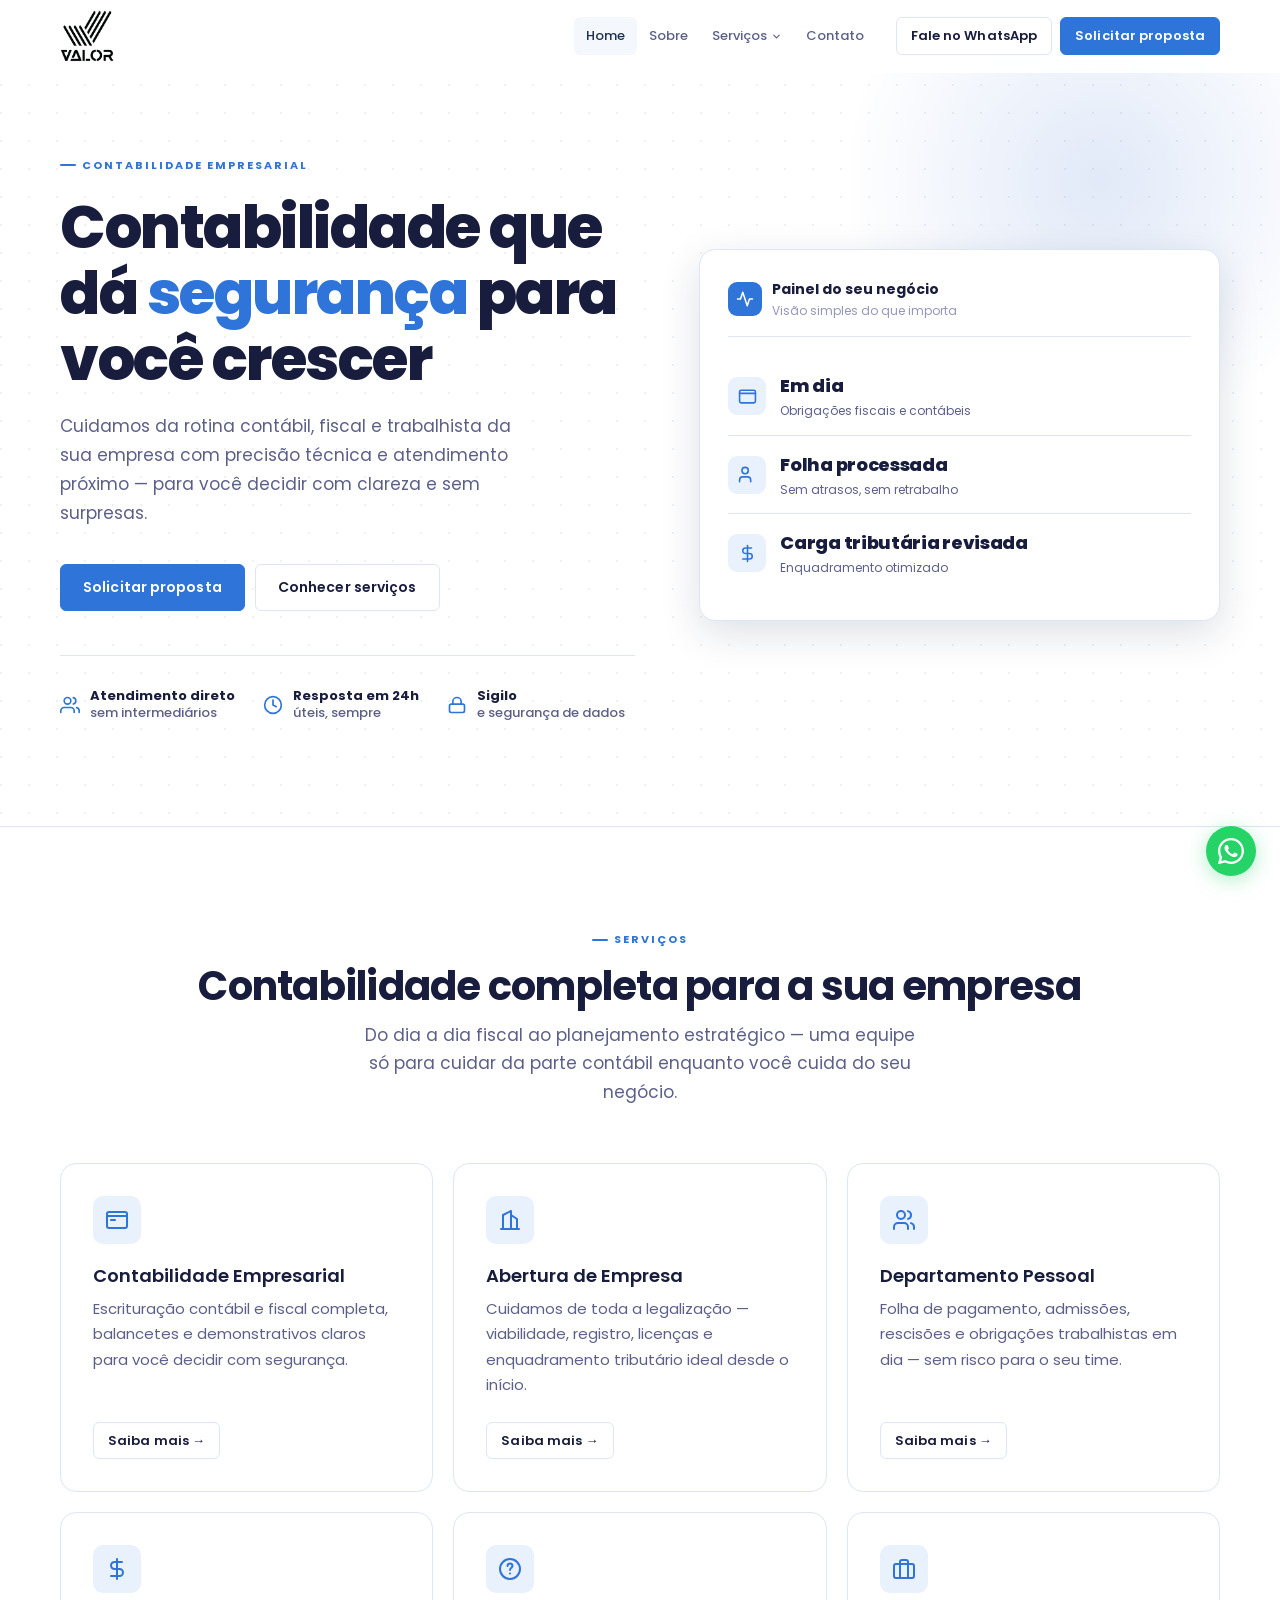
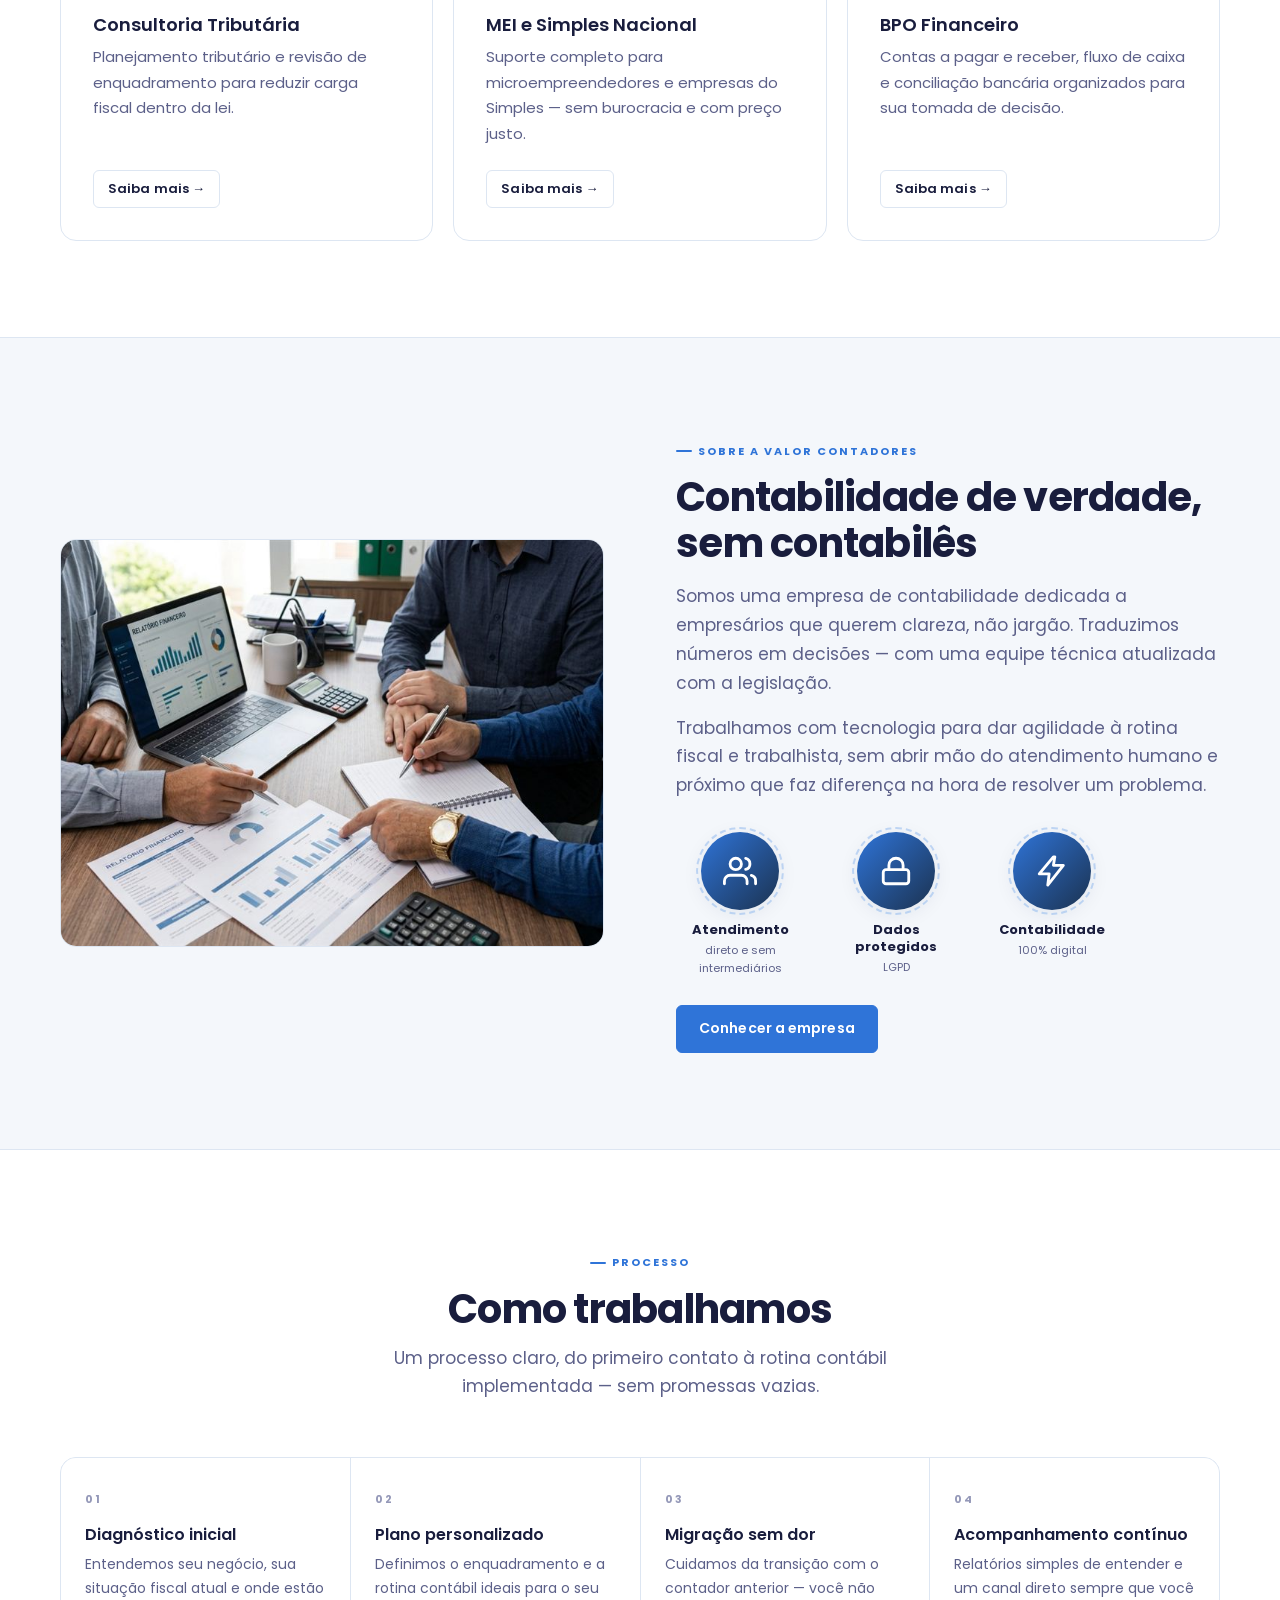
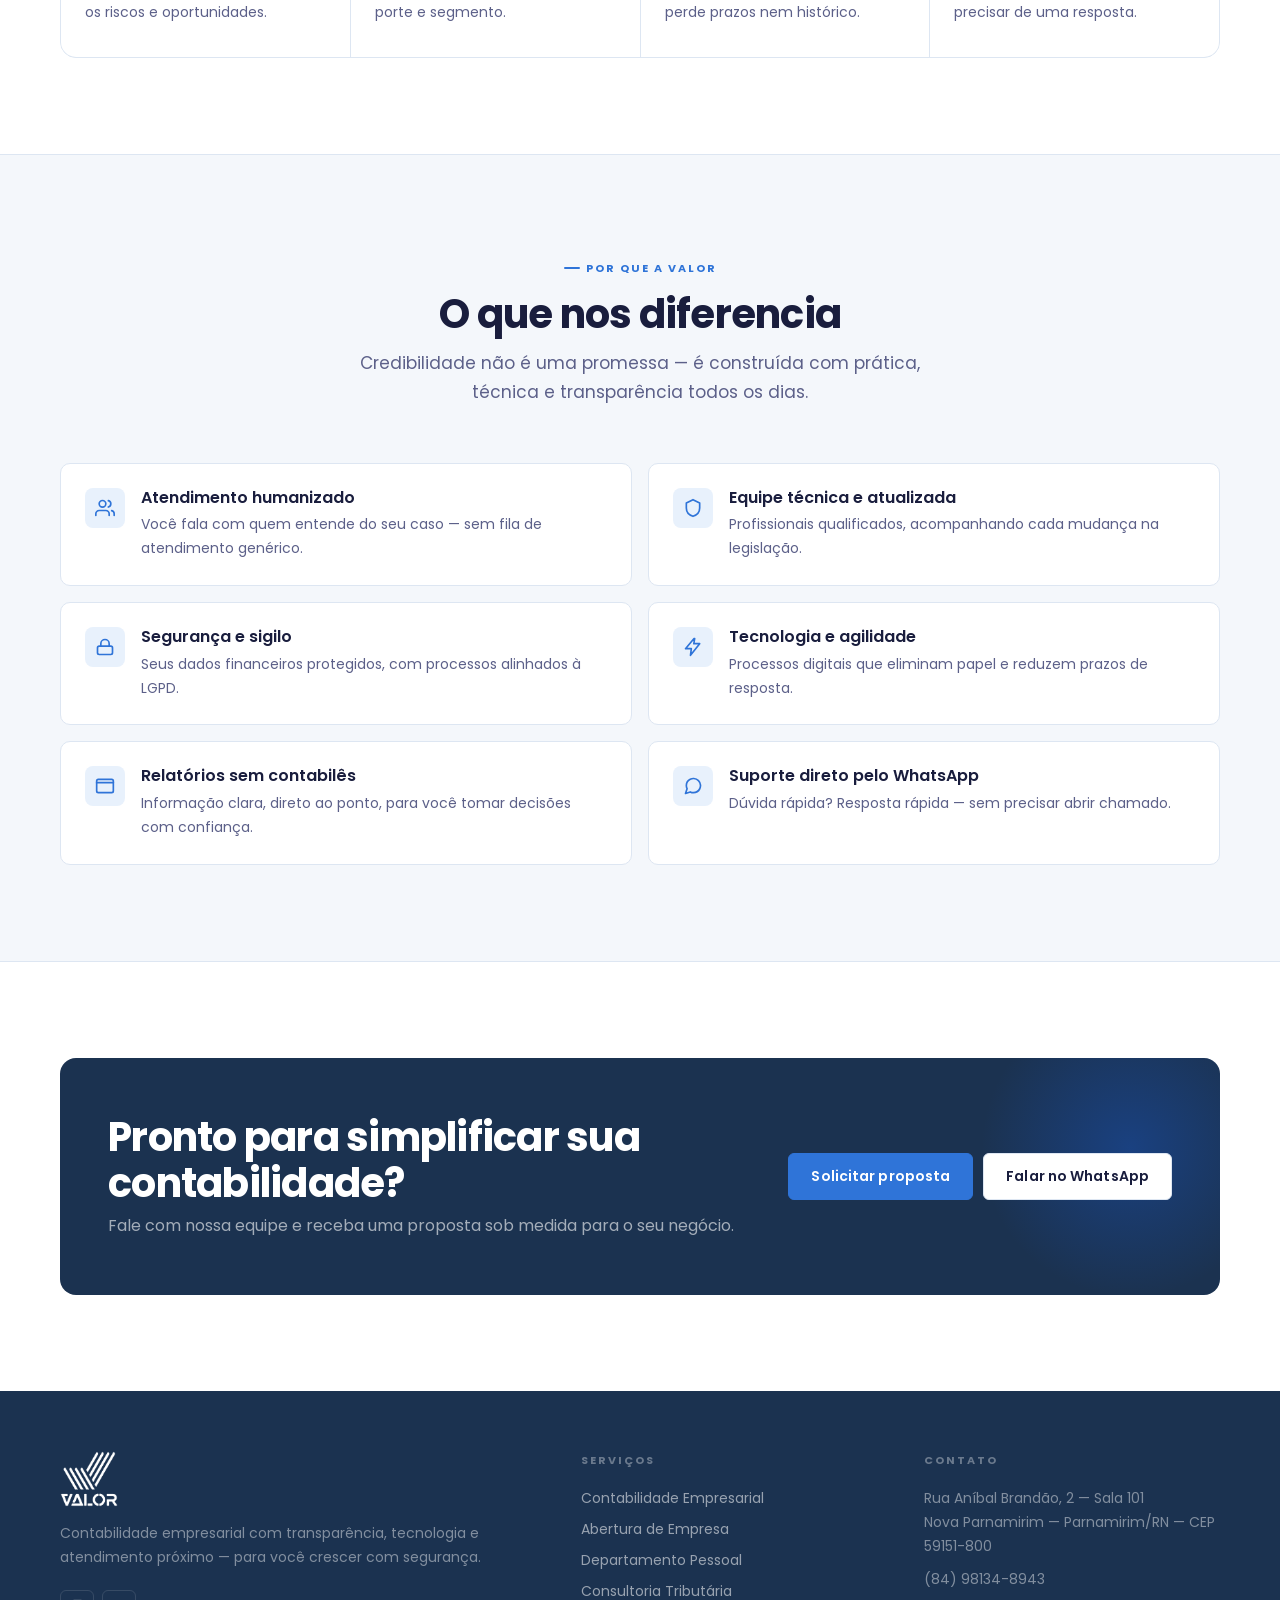
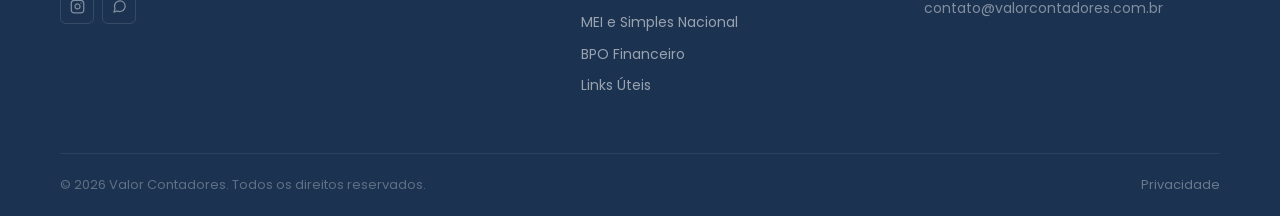
==== index.html @ 73b35025 "Site institucional Valor Contadores Site completo (Home, Sobre, Serviços, Contato) com identidade vi" ====
<!DOCTYPE html>
<html lang="pt-br">
<head>
  <meta charset="utf-8" />
  <link rel="icon" type="image/png" href="favicon.png" />
  <meta name="viewport" content="width=device-width, initial-scale=1" />
  <meta name="description" content="Valor Contadores — contabilidade empresarial com transparência, tecnologia e atendimento próximo. Abertura de empresa, departamento pessoal, consultoria tributária e BPO financeiro." />
  <meta property="og:title" content="Valor Contadores — Contabilidade com credibilidade e proximidade" />
  <meta property="og:description" content="Contabilidade empresarial, abertura de empresa, departamento pessoal e consultoria tributária. Fale com quem entende do seu negócio." />
  <meta property="og:image" content="imagens/logo-valor-contadores-preto.png" />
  <meta property="og:url" content="https://valorcontadores.com.br" />
  <meta property="og:type" content="website" />
  <link rel="canonical" href="https://valorcontadores.com.br" />
  <title>Valor Contadores — Contabilidade Empresarial com Credibilidade</title>

  <link rel="preconnect" href="https://fonts.googleapis.com" />
  <link rel="preconnect" href="https://fonts.gstatic.com" crossorigin />
  <link href="https://fonts.googleapis.com/css2?family=Poppins:wght@300;400;500;600;700;800&display=swap" rel="stylesheet" />
  <link rel="stylesheet" href="Styles/main.css" />
</head>
<body>

<!-- ===== HEADER ===== -->
<header class="header" id="top">
  <div class="container">
    <nav class="nav">
      <a href="index.html" class="nav__logo">
        <img src="imagens/logo-valor-contadores-header.png" alt="Valor Contadores" />
      </a>

      <ul class="nav__menu">
        <li class="nav__item"><a href="index.html" class="nav__link active">Home</a></li>
        <li class="nav__item"><a href="sobre.html" class="nav__link">Sobre</a></li>
        <li class="nav__item">
          <a href="servicos.html" class="nav__link">
            Serviços
            <svg xmlns="http://www.w3.org/2000/svg" viewBox="0 0 24 24" fill="none" stroke="currentColor" stroke-width="2.5" stroke-linecap="round" stroke-linejoin="round"><polyline points="6 9 12 15 18 9"/></svg>
          </a>
          <div class="nav__dropdown">
            <a href="servicos.html#contabilidade-empresarial">
              <svg xmlns="http://www.w3.org/2000/svg" viewBox="0 0 24 24" fill="none" stroke="currentColor" stroke-width="2" stroke-linecap="round" stroke-linejoin="round"><path d="M4 4h16c1.1 0 2 .9 2 2v12c0 1.1-.9 2-2 2H4c-1.1 0-2-.9-2-2V6c0-1.1.9-2 2-2z"/><path d="M2 8h20"/><path d="M6 12h4"/></svg>
              Contabilidade Empresarial
            </a>
            <a href="servicos.html#abertura-de-empresa">
              <svg xmlns="http://www.w3.org/2000/svg" viewBox="0 0 24 24" fill="none" stroke="currentColor" stroke-width="2" stroke-linecap="round" stroke-linejoin="round"><path d="M3 21h18"/><path d="M5 21V7l8-4v18"/><path d="M19 21V11l-6-4"/><path d="M9 9v.01M9 12v.01M9 15v.01M9 18v.01"/></svg>
              Abertura de Empresa
            </a>
            <a href="servicos.html#departamento-pessoal">
              <svg xmlns="http://www.w3.org/2000/svg" viewBox="0 0 24 24" fill="none" stroke="currentColor" stroke-width="2" stroke-linecap="round" stroke-linejoin="round"><path d="M16 21v-2a4 4 0 0 0-4-4H6a4 4 0 0 0-4 4v2"/><circle cx="9" cy="7" r="4"/><path d="M22 21v-2a4 4 0 0 0-3-3.87"/><path d="M16 3.13a4 4 0 0 1 0 7.75"/></svg>
              Departamento Pessoal
            </a>
            <a href="servicos.html#consultoria-tributaria">
              <svg xmlns="http://www.w3.org/2000/svg" viewBox="0 0 24 24" fill="none" stroke="currentColor" stroke-width="2" stroke-linecap="round" stroke-linejoin="round"><path d="M12 2v20"/><path d="M17 5H9.5a3.5 3.5 0 0 0 0 7h5a3.5 3.5 0 0 1 0 7H6"/></svg>
              Consultoria Tributária
            </a>
            <a href="servicos.html#mei-e-simples">
              <svg xmlns="http://www.w3.org/2000/svg" viewBox="0 0 24 24" fill="none" stroke="currentColor" stroke-width="2" stroke-linecap="round" stroke-linejoin="round"><circle cx="12" cy="12" r="10"/><path d="M9.5 9a2.5 2.5 0 0 1 5 0c0 1.5-2.5 2-2.5 4"/><path d="M12 16.5v.01"/></svg>
              MEI e Simples Nacional
            </a>
            <a href="servicos.html#bpo-financeiro">
              <svg xmlns="http://www.w3.org/2000/svg" viewBox="0 0 24 24" fill="none" stroke="currentColor" stroke-width="2" stroke-linecap="round" stroke-linejoin="round"><rect x="2" y="7" width="20" height="14" rx="2"/><path d="M16 21V5a2 2 0 0 0-2-2h-4a2 2 0 0 0-2 2v16"/></svg>
              BPO Financeiro
            </a>
          </div>
        </li>
        <li class="nav__item"><a href="contato.html" class="nav__link">Contato</a></li>
      </ul>

      <div class="nav__actions">
        <a href="https://wa.me/5584981348943" target="_blank" rel="noopener" class="btn btn--secondary btn--sm">Fale no WhatsApp</a>
        <a href="contato.html" class="btn btn--primary btn--sm">Solicitar proposta</a>
      </div>

      <button class="nav__toggle" aria-label="Abrir menu">
        <span></span><span></span><span></span>
      </button>
    </nav>
  </div>

  <nav class="nav__mobile">
    <a href="index.html">Home</a>
    <a href="sobre.html">Sobre</a>
    <div class="mobile-group-label">Serviços</div>
    <div class="mobile-sub">
      <a href="servicos.html#contabilidade-empresarial">Contabilidade Empresarial</a>
      <a href="servicos.html#abertura-de-empresa">Abertura de Empresa</a>
      <a href="servicos.html#departamento-pessoal">Departamento Pessoal</a>
      <a href="servicos.html#consultoria-tributaria">Consultoria Tributária</a>
      <a href="servicos.html#mei-e-simples">MEI e Simples Nacional</a>
      <a href="servicos.html#bpo-financeiro">BPO Financeiro</a>
    </div>
    <a href="contato.html">Contato</a>
    <a href="contato.html" class="mobile-cta">Solicitar proposta</a>
  </nav>
</header>

<!-- ===== HERO ===== -->
<section class="hero">
  <div class="container">
    <div class="hero-grid">

      <div class="hero-text">
        <span class="label">Contabilidade Empresarial</span>
        <h1>Contabilidade que dá <em>segurança</em> para você crescer</h1>
        <p>Cuidamos da rotina contábil, fiscal e trabalhista da sua empresa com precisão técnica e atendimento próximo — para você decidir com clareza e sem surpresas.</p>
        <div class="hero-actions">
          <a href="contato.html" class="btn btn--primary">Solicitar proposta</a>
          <a href="servicos.html" class="btn btn--secondary">Conhecer serviços</a>
        </div>
        <div class="hero-trust">
          <div class="hero-trust-item">
            <svg xmlns="http://www.w3.org/2000/svg" viewBox="0 0 24 24" fill="none" stroke="currentColor" stroke-width="2" stroke-linecap="round" stroke-linejoin="round"><path d="M17 21v-2a4 4 0 0 0-4-4H5a4 4 0 0 0-4 4v2"/><circle cx="9" cy="7" r="4"/><path d="M23 21v-2a4 4 0 0 0-3-3.87"/><path d="M16 3.13a4 4 0 0 1 0 7.75"/></svg>
            <span><strong>Atendimento direto</strong>sem intermediários</span>
          </div>
          <div class="hero-trust-item">
            <svg xmlns="http://www.w3.org/2000/svg" viewBox="0 0 24 24" fill="none" stroke="currentColor" stroke-width="2" stroke-linecap="round" stroke-linejoin="round"><circle cx="12" cy="12" r="10"/><path d="M12 6v6l4 2"/></svg>
            <span><strong>Resposta em 24h</strong>úteis, sempre</span>
          </div>
          <div class="hero-trust-item">
            <svg xmlns="http://www.w3.org/2000/svg" viewBox="0 0 24 24" fill="none" stroke="currentColor" stroke-width="2" stroke-linecap="round" stroke-linejoin="round"><rect x="3" y="11" width="18" height="10" rx="2"/><path d="M7 11V8a5 5 0 0 1 10 0v3"/></svg>
            <span><strong>Sigilo</strong>e segurança de dados</span>
          </div>
        </div>
      </div>

      <div class="hero-visual">
        <div class="hero-card">
          <div class="hero-card__header">
            <div class="hero-card__icon">
              <svg xmlns="http://www.w3.org/2000/svg" viewBox="0 0 24 24" fill="none" stroke="currentColor" stroke-width="2" stroke-linecap="round" stroke-linejoin="round"><path d="M22 12h-4l-3 9L9 3l-3 9H2"/></svg>
            </div>
            <div>
              <div class="hero-card__title">Painel do seu negócio</div>
              <div class="hero-card__sub">Visão simples do que importa</div>
            </div>
          </div>

          <div class="hero-metric">
            <div class="hero-metric__icon">
              <svg xmlns="http://www.w3.org/2000/svg" viewBox="0 0 24 24" fill="none" stroke="currentColor" stroke-width="2" stroke-linecap="round" stroke-linejoin="round"><path d="M4 4h16c1.1 0 2 .9 2 2v12c0 1.1-.9 2-2 2H4c-1.1 0-2-.9-2-2V6c0-1.1.9-2 2-2z"/><path d="M2 8h20"/></svg>
            </div>
            <div>
              <div class="hero-metric__value">Em dia</div>
              <div class="hero-metric__label">Obrigações fiscais e contábeis</div>
            </div>
          </div>

          <div class="hero-metric">
            <div class="hero-metric__icon">
              <svg xmlns="http://www.w3.org/2000/svg" viewBox="0 0 24 24" fill="none" stroke="currentColor" stroke-width="2" stroke-linecap="round" stroke-linejoin="round"><path d="M16 21v-2a4 4 0 0 0-4-4H6a4 4 0 0 0-4 4v2"/><circle cx="9" cy="7" r="4"/></svg>
            </div>
            <div>
              <div class="hero-metric__value">Folha processada</div>
              <div class="hero-metric__label">Sem atrasos, sem retrabalho</div>
            </div>
          </div>

          <div class="hero-metric">
            <div class="hero-metric__icon">
              <svg xmlns="http://www.w3.org/2000/svg" viewBox="0 0 24 24" fill="none" stroke="currentColor" stroke-width="2" stroke-linecap="round" stroke-linejoin="round"><path d="M12 2v20"/><path d="M17 5H9.5a3.5 3.5 0 0 0 0 7h5a3.5 3.5 0 0 1 0 7H6"/></svg>
            </div>
            <div>
              <div class="hero-metric__value">Carga tributária revisada</div>
              <div class="hero-metric__label">Enquadramento otimizado</div>
            </div>
          </div>
        </div>

      </div>

    </div>
  </div>
</section>

<hr class="divider" />

<!-- ===== SERVIÇOS ===== -->
<section class="section" id="solucoes">
  <div class="container">
    <div class="section__header section__header--center reveal">
      <span class="label">Serviços</span>
      <h2>Contabilidade completa para a sua empresa</h2>
      <p>Do dia a dia fiscal ao planejamento estratégico — uma equipe só para cuidar da parte contábil enquanto você cuida do seu negócio.</p>
    </div>

    <div class="services-grid">
      <div class="service-card reveal">
        <div class="service-card__icon">
          <svg xmlns="http://www.w3.org/2000/svg" viewBox="0 0 24 24" fill="none" stroke="currentColor" stroke-width="2" stroke-linecap="round" stroke-linejoin="round"><path d="M4 4h16c1.1 0 2 .9 2 2v12c0 1.1-.9 2-2 2H4c-1.1 0-2-.9-2-2V6c0-1.1.9-2 2-2z"/><path d="M2 8h20"/><path d="M6 12h4"/></svg>
        </div>
        <h3>Contabilidade Empresarial</h3>
        <p>Escrituração contábil e fiscal completa, balancetes e demonstrativos claros para você decidir com segurança.</p>
        <a href="servicos.html#contabilidade-empresarial" class="btn btn--secondary btn--sm">Saiba mais →</a>
      </div>

      <div class="service-card reveal">
        <div class="service-card__icon">
          <svg xmlns="http://www.w3.org/2000/svg" viewBox="0 0 24 24" fill="none" stroke="currentColor" stroke-width="2" stroke-linecap="round" stroke-linejoin="round"><path d="M3 21h18"/><path d="M5 21V7l8-4v18"/><path d="M19 21V11l-6-4"/></svg>
        </div>
        <h3>Abertura de Empresa</h3>
        <p>Cuidamos de toda a legalização — viabilidade, registro, licenças e enquadramento tributário ideal desde o início.</p>
        <a href="servicos.html#abertura-de-empresa" class="btn btn--secondary btn--sm">Saiba mais →</a>
      </div>

      <div class="service-card reveal">
        <div class="service-card__icon">
          <svg xmlns="http://www.w3.org/2000/svg" viewBox="0 0 24 24" fill="none" stroke="currentColor" stroke-width="2" stroke-linecap="round" stroke-linejoin="round"><path d="M16 21v-2a4 4 0 0 0-4-4H6a4 4 0 0 0-4 4v2"/><circle cx="9" cy="7" r="4"/><path d="M22 21v-2a4 4 0 0 0-3-3.87"/><path d="M16 3.13a4 4 0 0 1 0 7.75"/></svg>
        </div>
        <h3>Departamento Pessoal</h3>
        <p>Folha de pagamento, admissões, rescisões e obrigações trabalhistas em dia — sem risco para o seu time.</p>
        <a href="servicos.html#departamento-pessoal" class="btn btn--secondary btn--sm">Saiba mais →</a>
      </div>

      <div class="service-card reveal">
        <div class="service-card__icon">
          <svg xmlns="http://www.w3.org/2000/svg" viewBox="0 0 24 24" fill="none" stroke="currentColor" stroke-width="2" stroke-linecap="round" stroke-linejoin="round"><path d="M12 2v20"/><path d="M17 5H9.5a3.5 3.5 0 0 0 0 7h5a3.5 3.5 0 0 1 0 7H6"/></svg>
        </div>
        <h3>Consultoria Tributária</h3>
        <p>Planejamento tributário e revisão de enquadramento para reduzir carga fiscal dentro da lei.</p>
        <a href="servicos.html#consultoria-tributaria" class="btn btn--secondary btn--sm">Saiba mais →</a>
      </div>

      <div class="service-card reveal">
        <div class="service-card__icon">
          <svg xmlns="http://www.w3.org/2000/svg" viewBox="0 0 24 24" fill="none" stroke="currentColor" stroke-width="2" stroke-linecap="round" stroke-linejoin="round"><circle cx="12" cy="12" r="10"/><path d="M9.5 9a2.5 2.5 0 0 1 5 0c0 1.5-2.5 2-2.5 4"/><path d="M12 16.5v.01"/></svg>
        </div>
        <h3>MEI e Simples Nacional</h3>
        <p>Suporte completo para microempreendedores e empresas do Simples — sem burocracia e com preço justo.</p>
        <a href="servicos.html#mei-e-simples" class="btn btn--secondary btn--sm">Saiba mais →</a>
      </div>

      <div class="service-card reveal">
        <div class="service-card__icon">
          <svg xmlns="http://www.w3.org/2000/svg" viewBox="0 0 24 24" fill="none" stroke="currentColor" stroke-width="2" stroke-linecap="round" stroke-linejoin="round"><rect x="2" y="7" width="20" height="14" rx="2"/><path d="M16 21V5a2 2 0 0 0-2-2h-4a2 2 0 0 0-2 2v16"/></svg>
        </div>
        <h3>BPO Financeiro</h3>
        <p>Contas a pagar e receber, fluxo de caixa e conciliação bancária organizados para sua tomada de decisão.</p>
        <a href="servicos.html#bpo-financeiro" class="btn btn--secondary btn--sm">Saiba mais →</a>
      </div>
    </div>
  </div>
</section>

<hr class="divider" />

<!-- ===== SOBRE (resumo) ===== -->
<section class="section section--subtle" id="sobre">
  <div class="container">
    <div class="about-grid">
      <div class="about-visual reveal">
        <img src="imagens/foto-equipe.jpg" alt="Equipe Valor Contadores analisando relatório financeiro" />
      </div>
      <div class="about-text reveal">
        <span class="label">Sobre a Valor Contadores</span>
        <h2>Contabilidade de verdade, sem contabilês</h2>
        <p>Somos uma empresa de contabilidade dedicada a empresários que querem clareza, não jargão. Traduzimos números em decisões — com uma equipe técnica atualizada com a legislação.</p>
        <p>Trabalhamos com tecnologia para dar agilidade à rotina fiscal e trabalhista, sem abrir mão do atendimento humano e próximo que faz diferença na hora de resolver um problema.</p>

        <div class="trust-badges">
          <div class="trust-badge">
            <div class="trust-badge__icon">
              <svg xmlns="http://www.w3.org/2000/svg" viewBox="0 0 24 24" fill="none" stroke="currentColor" stroke-width="2" stroke-linecap="round" stroke-linejoin="round"><path d="M17 21v-2a4 4 0 0 0-4-4H5a4 4 0 0 0-4 4v2"/><circle cx="9" cy="7" r="4"/><path d="M23 21v-2a4 4 0 0 0-3-3.87"/><path d="M16 3.13a4 4 0 0 1 0 7.75"/></svg>
            </div>
            <div class="trust-badge__label">Atendimento</div>
            <div class="trust-badge__sub">direto e sem intermediários</div>
          </div>
          <div class="trust-badge">
            <div class="trust-badge__icon">
              <svg xmlns="http://www.w3.org/2000/svg" viewBox="0 0 24 24" fill="none" stroke="currentColor" stroke-width="2" stroke-linecap="round" stroke-linejoin="round"><rect x="3" y="11" width="18" height="10" rx="2"/><path d="M7 11V8a5 5 0 0 1 10 0v3"/></svg>
            </div>
            <div class="trust-badge__label">Dados protegidos</div>
            <div class="trust-badge__sub">LGPD</div>
          </div>
          <div class="trust-badge">
            <div class="trust-badge__icon">
              <svg xmlns="http://www.w3.org/2000/svg" viewBox="0 0 24 24" fill="none" stroke="currentColor" stroke-width="2" stroke-linecap="round" stroke-linejoin="round"><path d="M13 2L3 14h7l-1 8 11-14h-7l1-6z"/></svg>
            </div>
            <div class="trust-badge__label">Contabilidade</div>
            <div class="trust-badge__sub">100% digital</div>
          </div>
        </div>

        <a href="sobre.html" class="btn btn--primary" style="margin-top:28px">Conhecer a empresa</a>
      </div>
    </div>
  </div>
</section>

<hr class="divider" />

<!-- ===== COMO TRABALHAMOS ===== -->
<section class="section">
  <div class="container">
    <div class="section__header section__header--center reveal">
      <span class="label">Processo</span>
      <h2>Como trabalhamos</h2>
      <p>Um processo claro, do primeiro contato à rotina contábil implementada — sem promessas vazias.</p>
    </div>

    <div class="process-grid reveal">
      <div class="process-step">
        <div class="process-step__num">01</div>
        <h3>Diagnóstico inicial</h3>
        <p>Entendemos seu negócio, sua situação fiscal atual e onde estão os riscos e oportunidades.</p>
      </div>
      <div class="process-step">
        <div class="process-step__num">02</div>
        <h3>Plano personalizado</h3>
        <p>Definimos o enquadramento e a rotina contábil ideais para o seu porte e segmento.</p>
      </div>
      <div class="process-step">
        <div class="process-step__num">03</div>
        <h3>Migração sem dor</h3>
        <p>Cuidamos da transição com o contador anterior — você não perde prazos nem histórico.</p>
      </div>
      <div class="process-step">
        <div class="process-step__num">04</div>
        <h3>Acompanhamento contínuo</h3>
        <p>Relatórios simples de entender e um canal direto sempre que você precisar de uma resposta.</p>
      </div>
    </div>
  </div>
</section>

<hr class="divider" />

<!-- ===== DIFERENCIAIS ===== -->
<section class="section section--subtle">
  <div class="container">
    <div class="section__header section__header--center reveal">
      <span class="label">Por que a Valor</span>
      <h2>O que nos diferencia</h2>
      <p>Credibilidade não é uma promessa — é construída com prática, técnica e transparência todos os dias.</p>
    </div>

    <div class="features-grid reveal">
      <div class="feature-card">
        <div class="feature-card__icon">
          <svg xmlns="http://www.w3.org/2000/svg" viewBox="0 0 24 24" fill="none" stroke="currentColor" stroke-width="2" stroke-linecap="round" stroke-linejoin="round"><path d="M17 21v-2a4 4 0 0 0-4-4H5a4 4 0 0 0-4 4v2"/><circle cx="9" cy="7" r="4"/><path d="M23 21v-2a4 4 0 0 0-3-3.87"/><path d="M16 3.13a4 4 0 0 1 0 7.75"/></svg>
        </div>
        <div>
          <h3>Atendimento humanizado</h3>
          <p>Você fala com quem entende do seu caso — sem fila de atendimento genérico.</p>
        </div>
      </div>
      <div class="feature-card">
        <div class="feature-card__icon">
          <svg xmlns="http://www.w3.org/2000/svg" viewBox="0 0 24 24" fill="none" stroke="currentColor" stroke-width="2" stroke-linecap="round" stroke-linejoin="round"><path d="M12 2l8 4v6c0 5-3.5 8.5-8 10-4.5-1.5-8-5-8-10V6l8-4z"/></svg>
        </div>
        <div>
          <h3>Equipe técnica e atualizada</h3>
          <p>Profissionais qualificados, acompanhando cada mudança na legislação.</p>
        </div>
      </div>
      <div class="feature-card">
        <div class="feature-card__icon">
          <svg xmlns="http://www.w3.org/2000/svg" viewBox="0 0 24 24" fill="none" stroke="currentColor" stroke-width="2" stroke-linecap="round" stroke-linejoin="round"><rect x="3" y="11" width="18" height="10" rx="2"/><path d="M7 11V8a5 5 0 0 1 10 0v3"/></svg>
        </div>
        <div>
          <h3>Segurança e sigilo</h3>
          <p>Seus dados financeiros protegidos, com processos alinhados à LGPD.</p>
        </div>
      </div>
      <div class="feature-card">
        <div class="feature-card__icon">
          <svg xmlns="http://www.w3.org/2000/svg" viewBox="0 0 24 24" fill="none" stroke="currentColor" stroke-width="2" stroke-linecap="round" stroke-linejoin="round"><path d="M13 2L3 14h7l-1 8 11-14h-7l1-6z"/></svg>
        </div>
        <div>
          <h3>Tecnologia e agilidade</h3>
          <p>Processos digitais que eliminam papel e reduzem prazos de resposta.</p>
        </div>
      </div>
      <div class="feature-card">
        <div class="feature-card__icon">
          <svg xmlns="http://www.w3.org/2000/svg" viewBox="0 0 24 24" fill="none" stroke="currentColor" stroke-width="2" stroke-linecap="round" stroke-linejoin="round"><path d="M4 4h16c1.1 0 2 .9 2 2v12c0 1.1-.9 2-2 2H4c-1.1 0-2-.9-2-2V6c0-1.1.9-2 2-2z"/><path d="M2 8h20"/></svg>
        </div>
        <div>
          <h3>Relatórios sem contabilês</h3>
          <p>Informação clara, direto ao ponto, para você tomar decisões com confiança.</p>
        </div>
      </div>
      <div class="feature-card">
        <div class="feature-card__icon">
          <svg xmlns="http://www.w3.org/2000/svg" viewBox="0 0 24 24" fill="none" stroke="currentColor" stroke-width="2" stroke-linecap="round" stroke-linejoin="round"><path d="M21 11.5a8.38 8.38 0 0 1-.9 3.8 8.5 8.5 0 0 1-7.6 4.7 8.38 8.38 0 0 1-3.8-.9L3 21l1.9-5.7a8.38 8.38 0 0 1-.9-3.8 8.5 8.5 0 0 1 4.7-7.6 8.38 8.38 0 0 1 3.8-.9h.5a8.48 8.48 0 0 1 8 8v.5z"/></svg>
        </div>
        <div>
          <h3>Suporte direto pelo WhatsApp</h3>
          <p>Dúvida rápida? Resposta rápida — sem precisar abrir chamado.</p>
        </div>
      </div>
    </div>
  </div>
</section>

<hr class="divider" />

<!-- ===== CTA ===== -->
<section class="section">
  <div class="container">
    <div class="cta-section reveal">
      <div>
        <h2>Pronto para simplificar sua contabilidade?</h2>
        <p>Fale com nossa equipe e receba uma proposta sob medida para o seu negócio.</p>
      </div>
      <div class="actions">
        <a href="contato.html" class="btn btn--primary">Solicitar proposta</a>
        <a href="https://wa.me/5584981348943" target="_blank" rel="noopener" class="btn btn--secondary">Falar no WhatsApp</a>
      </div>
    </div>
  </div>
</section>

<!-- ===== FOOTER ===== -->
<footer class="footer">
  <div class="container">
    <div class="footer-grid">
      <div class="footer-about">
        <div class="footer-logo">
          <img src="imagens/logo-valor-contadores-footer.png" alt="Valor Contadores" />
        </div>
        <p>Contabilidade empresarial com transparência, tecnologia e atendimento próximo — para você crescer com segurança.</p>
        <div class="footer-social">
          <a href="https://instagram.com/valor.contadores" target="_blank" rel="noopener" aria-label="Instagram">
            <svg xmlns="http://www.w3.org/2000/svg" viewBox="0 0 24 24" fill="none" stroke="currentColor" stroke-width="2" stroke-linecap="round" stroke-linejoin="round"><rect x="2" y="2" width="20" height="20" rx="5"/><path d="M16 11.37A4 4 0 1 1 12.63 8 4 4 0 0 1 16 11.37z"/><line x1="17.5" y1="6.5" x2="17.51" y2="6.5"/></svg>
          </a>
          <a href="https://wa.me/5584981348943" target="_blank" rel="noopener" aria-label="WhatsApp">
            <svg xmlns="http://www.w3.org/2000/svg" viewBox="0 0 24 24" fill="none" stroke="currentColor" stroke-width="2" stroke-linecap="round" stroke-linejoin="round"><path d="M21 11.5a8.38 8.38 0 0 1-.9 3.8 8.5 8.5 0 0 1-7.6 4.7 8.38 8.38 0 0 1-3.8-.9L3 21l1.9-5.7a8.38 8.38 0 0 1-.9-3.8 8.5 8.5 0 0 1 4.7-7.6 8.38 8.38 0 0 1 3.8-.9h.5a8.48 8.48 0 0 1 8 8v.5z"/></svg>
          </a>
        </div>
      </div>

      <div class="footer-col">
        <h4>Serviços</h4>
        <ul>
          <li><a href="servicos.html#contabilidade-empresarial">Contabilidade Empresarial</a></li>
          <li><a href="servicos.html#abertura-de-empresa">Abertura de Empresa</a></li>
          <li><a href="servicos.html#departamento-pessoal">Departamento Pessoal</a></li>
          <li><a href="servicos.html#consultoria-tributaria">Consultoria Tributária</a></li>
          <li><a href="servicos.html#mei-e-simples">MEI e Simples Nacional</a></li>
          <li><a href="servicos.html#bpo-financeiro">BPO Financeiro</a></li>
          <li><a href="servicos.html#links-uteis">Links Úteis</a></li>
        </ul>
      </div>

      <div class="footer-col">
        <h4>Contato</h4>
        <address>
          <p>Rua Aníbal Brandão, 2 — Sala 101<br>Nova Parnamirim — Parnamirim/RN — CEP 59151-800</p>
          <p style="margin-top:10px"><a href="tel:+5584981348943">(84) 98134-8943</a></p>
          <p><a href="mailto:contato@valorcontadores.com.br">contato@valorcontadores.com.br</a></p>
        </address>
      </div>
    </div>

    <div class="footer-bottom">
      <p>&copy; <span id="year"></span> Valor Contadores. Todos os direitos reservados.</p>
      <a href="contato.html">Privacidade</a>
    </div>
  </div>
</footer>

<!-- WhatsApp float -->
<a href="https://wa.me/5584981348943" class="whatsapp-float" target="_blank" rel="noopener" aria-label="WhatsApp">
  <svg xmlns="http://www.w3.org/2000/svg" viewBox="0 0 24 24" fill="currentColor"><path d="M17.472 14.382c-.297-.149-1.758-.867-2.03-.967-.273-.099-.471-.148-.67.15-.197.297-.767.966-.94 1.164-.173.199-.347.223-.644.075-.297-.15-1.255-.463-2.39-1.475-.883-.788-1.48-1.761-1.653-2.059-.173-.297-.018-.458.13-.606.134-.133.298-.347.446-.52.149-.174.198-.298.298-.497.099-.198.05-.371-.025-.52-.075-.149-.669-1.612-.916-2.207-.242-.579-.487-.5-.669-.51-.173-.008-.371-.01-.57-.01-.198 0-.52.074-.792.372-.272.297-1.04 1.016-1.04 2.479 0 1.462 1.065 2.875 1.213 3.074.149.198 2.096 3.2 5.077 4.487.709.306 1.262.489 1.694.625.712.227 1.36.195 1.871.118.571-.085 1.758-.719 2.006-1.413.248-.694.248-1.289.173-1.413-.074-.124-.272-.198-.57-.347z"/><path d="M12 0C5.373 0 0 5.373 0 12c0 2.124.558 4.118 1.532 5.845L.057 23.492a.5.5 0 0 0 .614.636l5.796-1.52A11.938 11.938 0 0 0 12 24c6.627 0 12-5.373 12-12S18.627 0 12 0zm0 21.882a9.871 9.871 0 0 1-5.031-1.374l-.36-.214-3.742.981.999-3.648-.235-.374A9.87 9.87 0 0 1 2.118 12C2.118 6.533 6.533 2.118 12 2.118c5.467 0 9.882 4.415 9.882 9.882 0 5.467-4.415 9.882-9.882 9.882z"/></svg>
</a>

<script src="Scripts/main.js" defer></script>
<script>document.getElementById('year').textContent = new Date().getFullYear();</script>
</body>
</html>
---- Styles/main.css ----
/* =========================================================
   Valor Contadores — main.css  (blue & white, credibility-first)
   ========================================================= */

/* --- Reset & Custom Properties --- */
*, *::before, *::after { box-sizing: border-box; margin: 0; padding: 0; }

:root {
  --bg:            #ffffff;
  --bg-subtle:     #f4f7fb;
  --bg-accent:     #e8f1fc;
  --border:        #dde6f2;
  --border-strong: #b8cce6;

  --text:          #191d3d;
  --text-muted:    #5c6089;
  --text-light:    #9498b8;

  --navy:          #1b3250;   /* navy da marca, ajustado de matiz p/ não ler como roxo em áreas grandes */
  --navy-dark:     #132335;

  --accent:        #2f74d8;
  --accent-dark:   #1e5bb8;
  --accent-light:  #9cc0f0;

  --gold:          #c9a227;

  --font: 'Poppins', sans-serif;
  --radius-sm: 6px;
  --radius:    10px;
  --radius-lg: 16px;

  --shadow-sm: 0 1px 4px rgba(10,38,71,.06);
  --shadow:    0 4px 20px rgba(10,38,71,.08);
  --shadow-lg: 0 12px 40px rgba(10,38,71,.14);

  --transition: .2s ease;
  --ease-out:   cubic-bezier(0.16, 1, 0.3, 1);
}

html { scroll-behavior: smooth; font-size: 16px; }

body {
  font-family: var(--font);
  color: var(--text);
  background: var(--bg);
  line-height: 1.65;
  -webkit-font-smoothing: antialiased;
}

img { max-width: 100%; display: block; }
a   { color: inherit; text-decoration: none; }
ul  { list-style: none; }
button { cursor: pointer; border: none; background: none; font-family: var(--font); }

/* --- Typography --- */
h1 {
  font-size: clamp(2.25rem, 5.5vw, 3.75rem);
  font-weight: 800;
  line-height: 1.1;
  letter-spacing: -1.5px;
  color: var(--text);
}
h2 {
  font-size: clamp(1.75rem, 3.5vw, 2.5rem);
  font-weight: 700;
  line-height: 1.15;
  letter-spacing: -0.75px;
  color: var(--text);
}
h3 { font-size: 1.125rem; font-weight: 600; line-height: 1.3; color: var(--text); }
h4 { font-size: .875rem; font-weight: 700; color: var(--text); }
p  { color: var(--text-muted); line-height: 1.7; }

/* --- Layout --- */
.container {
  width: min(1160px, 100% - 3rem);
  margin-inline: auto;
}

.section { padding: 96px 0; }
.section--subtle { background: var(--bg-subtle); }
.section--accent { background: var(--bg-accent); }
.section--navy   { background: var(--navy); }
.section--border-top { border-top: 1px solid var(--border); }

.section__header { margin-bottom: 56px; }
.section__header--center { text-align: center; }
.section__header--center p { max-width: 560px; margin-inline: auto; }
.section__header h2 { margin-bottom: 12px; }
.section__header p  { font-size: 1.0625rem; }

.label {
  display: inline-flex;
  align-items: center;
  gap: 6px;
  font-size: .6875rem;
  font-weight: 700;
  letter-spacing: 2px;
  text-transform: uppercase;
  color: var(--accent);
  margin-bottom: 14px;
}
.label::before {
  content: '';
  display: block;
  width: 16px;
  height: 2px;
  background: var(--accent);
  border-radius: 2px;
}
.section--navy .label { color: var(--accent-light); }
.section--navy .label::before { background: var(--accent-light); }

.divider {
  height: 1px;
  background: var(--border);
  border: none;
  margin: 0;
}

/* --- Buttons --- */
.btn {
  display: inline-flex;
  align-items: center;
  gap: 8px;
  padding: 11px 22px;
  border-radius: var(--radius-sm);
  font-size: .875rem;
  font-weight: 600;
  transition: var(--transition);
  white-space: nowrap;
  cursor: pointer;
  letter-spacing: .1px;
}
.btn svg { width: 16px; height: 16px; flex-shrink: 0; }

.btn--primary {
  background: var(--accent);
  color: #fff;
  border: 1.5px solid var(--accent);
}
.btn--primary:hover {
  background: var(--accent-dark);
  border-color: var(--accent-dark);
}

.btn--secondary {
  background: var(--bg);
  color: var(--text);
  border: 1.5px solid var(--border);
}
.btn--secondary:hover {
  border-color: var(--accent);
  color: var(--accent);
}

.btn--ghost {
  background: transparent;
  color: var(--text-muted);
  border: 1.5px solid transparent;
  padding: 11px 8px;
}
.btn--ghost:hover { color: var(--text); }

.btn--sm { padding: 7px 14px; font-size: .8125rem; }

/* navy section variants */
.section--navy .btn--primary { background: #fff; color: var(--navy); border-color: #fff; }
.section--navy .btn--primary:hover { background: var(--bg-subtle); }
.section--navy .btn--secondary { background: transparent; color: rgba(255,255,255,.75); border-color: rgba(255,255,255,.25); }
.section--navy .btn--secondary:hover { color: #fff; border-color: rgba(255,255,255,.55); }

/* =========================================================
   HEADER
   ========================================================= */
.header {
  position: fixed;
  top: 0; left: 0; right: 0;
  z-index: 1000;
  background: rgba(255,255,255,.92);
  backdrop-filter: blur(12px);
  -webkit-backdrop-filter: blur(12px);
  border-bottom: 1px solid transparent;
  transition: border-color var(--transition), box-shadow var(--transition);
}
.header.scrolled {
  border-bottom-color: var(--border);
  box-shadow: var(--shadow-sm);
}

.nav {
  display: flex;
  align-items: center;
  height: 72px;
  gap: 4px;
}

.nav__logo { display: flex; align-items: center; margin-right: auto; gap: 10px; }
.nav__logo img { height: 52px; width: auto; }

.nav__menu {
  display: flex;
  align-items: center;
}

.nav__item { position: relative; }

.nav__link {
  display: flex;
  align-items: center;
  gap: 4px;
  padding: 8px 12px;
  font-size: .8125rem;
  font-weight: 500;
  color: var(--text-muted);
  border-radius: var(--radius-sm);
  transition: var(--transition);
}
.nav__link:hover,
.nav__link.active { color: var(--navy); background: var(--bg-subtle); }
.nav__link svg { width: 11px; height: 11px; transition: transform var(--transition); }
.nav__item:hover .nav__link svg { transform: rotate(180deg); }

/* Dropdown */
.nav__dropdown {
  position: absolute;
  top: calc(100% + 6px);
  left: 0;
  background: var(--bg);
  border: 1px solid var(--border);
  border-radius: var(--radius);
  box-shadow: var(--shadow);
  min-width: 260px;
  opacity: 0;
  visibility: hidden;
  transform: translateY(-6px);
  transition: opacity var(--transition), transform var(--transition), visibility var(--transition);
  overflow: hidden;
  padding: 4px;
}
.nav__item:hover .nav__dropdown {
  opacity: 1;
  visibility: visible;
  transform: translateY(0);
}
.nav__dropdown a {
  display: flex;
  align-items: center;
  gap: 10px;
  padding: 10px 12px;
  font-size: .8125rem;
  font-weight: 500;
  color: var(--text-muted);
  border-radius: var(--radius-sm);
  transition: var(--transition);
}
.nav__dropdown a:hover { background: var(--bg-subtle); color: var(--navy); }
.nav__dropdown a svg { width: 16px; height: 16px; color: var(--accent); flex-shrink: 0; }

.nav__actions { display: flex; align-items: center; gap: 8px; margin-left: 16px; }

/* Mobile Toggle */
.nav__toggle {
  display: none;
  flex-direction: column;
  gap: 5px;
  padding: 8px;
  margin-left: auto;
}
.nav__toggle span {
  display: block;
  width: 22px;
  height: 2px;
  background: var(--navy);
  border-radius: 2px;
  transition: var(--transition);
}
.nav__toggle.open span:nth-child(1) { transform: translateY(7px) rotate(45deg); }
.nav__toggle.open span:nth-child(2) { opacity: 0; }
.nav__toggle.open span:nth-child(3) { transform: translateY(-7px) rotate(-45deg); }

/* Mobile menu */
.nav__mobile {
  display: none;
  position: fixed;
  top: 72px;
  left: 0;
  right: 0;
  bottom: 0;
  height: calc(100vh - 72px);
  background: var(--bg);
  padding: 20px 24px;
  overflow-y: auto;
  border-top: 1px solid var(--border);
  flex-direction: column;
  gap: 2px;
  z-index: 999;
}
.nav__mobile.open { display: flex; }
.nav__mobile a {
  display: flex;
  align-items: center;
  justify-content: space-between;
  padding: 12px 14px;
  font-size: .9375rem;
  font-weight: 500;
  color: var(--text-muted);
  border-radius: var(--radius-sm);
  transition: var(--transition);
}
.nav__mobile a:hover { color: var(--navy); background: var(--bg-subtle); }
.nav__mobile .mobile-group-label {
  font-size: .6875rem;
  font-weight: 700;
  letter-spacing: 2px;
  text-transform: uppercase;
  color: var(--text-light);
  padding: 16px 14px 4px;
}
.nav__mobile .mobile-sub a { padding-left: 24px; font-size: .875rem; }
.nav__mobile .mobile-cta {
  margin-top: 16px;
  background: var(--accent);
  color: #fff !important;
  border-radius: var(--radius-sm);
  text-align: center;
  justify-content: center;
  font-weight: 600;
  padding: 14px;
}
.nav__mobile .mobile-cta:hover { background: var(--accent-dark) !important; }

/* =========================================================
   HERO
   ========================================================= */
.hero {
  padding: 148px 0 104px;
  position: relative;
  overflow: hidden;
  background: var(--bg);
}
.hero::before {
  content: '';
  position: absolute;
  inset: 0;
  background-image: radial-gradient(circle at 1px 1px, var(--border) 1px, transparent 0);
  background-size: 28px 28px;
  opacity: .55;
  pointer-events: none;
}
.hero::after {
  content: '';
  position: absolute;
  top: -80px; right: -80px;
  width: 520px; height: 520px;
  background: radial-gradient(circle, rgba(24,87,201,.13) 0%, transparent 70%);
  pointer-events: none;
}
.hero .container { position: relative; z-index: 1; }

.hero-grid {
  display: grid;
  grid-template-columns: 1.05fr .95fr;
  gap: 64px;
  align-items: center;
}

.hero-text .label { margin-bottom: 20px; }
.hero-text h1 { margin-bottom: 20px; }
.hero-text h1 em { font-style: normal; color: var(--accent); }
.hero-text p {
  font-size: 1.0625rem;
  max-width: 460px;
  margin-bottom: 36px;
}
.hero-actions { display: flex; align-items: center; gap: 10px; flex-wrap: wrap; }

.hero-trust {
  display: flex;
  align-items: center;
  gap: 28px;
  margin-top: 44px;
  padding-top: 32px;
  border-top: 1px solid var(--border);
  flex-wrap: wrap;
}
.hero-trust-item { display: flex; align-items: center; gap: 10px; }
.hero-trust-item svg { width: 20px; height: 20px; color: var(--accent); flex-shrink: 0; }
.hero-trust-item span { font-size: .8125rem; color: var(--text-muted); font-weight: 500; line-height: 1.3; }
.hero-trust-item strong { display: block; color: var(--text); font-weight: 700; }

/* Hero visual card */
.hero-visual { position: relative; }
.hero-card {
  background: var(--bg);
  border: 1px solid var(--border);
  border-radius: var(--radius-lg);
  padding: 28px;
  box-shadow: var(--shadow-lg);
}
.hero-card__header {
  display: flex;
  align-items: center;
  gap: 10px;
  margin-bottom: 20px;
  padding-bottom: 16px;
  border-bottom: 1px solid var(--border);
}
.hero-card__icon {
  width: 34px; height: 34px;
  border-radius: 9px;
  background: var(--accent);
  display: flex; align-items: center; justify-content: center;
  flex-shrink: 0;
}
.hero-card__icon svg { width: 18px; height: 18px; color: #fff; }
.hero-card__title { font-size: .875rem; font-weight: 700; color: var(--text); }
.hero-card__sub { font-size: .75rem; color: var(--text-light); }

.hero-metric {
  display: flex;
  align-items: center;
  gap: 14px;
  padding: 14px 0;
  border-bottom: 1px solid var(--border);
}
.hero-metric:last-child { border-bottom: none; }
.hero-metric__icon {
  width: 38px; height: 38px;
  border-radius: 9px;
  background: var(--bg-accent);
  display: flex; align-items: center; justify-content: center;
  flex-shrink: 0;
}
.hero-metric__icon svg { width: 19px; height: 19px; color: var(--accent); }
.hero-metric__value { font-size: 1.125rem; font-weight: 800; color: var(--text); letter-spacing: -.3px; }
.hero-metric__label { font-size: .75rem; color: var(--text-muted); }

.hero-float {
  position: absolute;
  bottom: -22px;
  left: -22px;
  background: var(--navy);
  color: #fff;
  border-radius: var(--radius);
  padding: 16px 20px;
  box-shadow: var(--shadow-lg);
  min-width: 170px;
}
.hero-float__label { font-size: .6875rem; font-weight: 600; opacity: .65; letter-spacing: 1px; text-transform: uppercase; }
.hero-float__value { font-size: 1.375rem; font-weight: 800; letter-spacing: -.5px; margin-top: 2px; }

/* =========================================================
   HERO COMPACTO (subpáginas)
   ========================================================= */
.hero-compact {
  padding: 132px 0 76px;
  border-bottom: 1px solid var(--border);
  position: relative;
  overflow: hidden;
}
.hero-compact::before {
  content: '';
  position: absolute;
  inset: 0;
  background-image: radial-gradient(circle at 1px 1px, var(--border) 1px, transparent 0);
  background-size: 28px 28px;
  opacity: .45;
  pointer-events: none;
}
.hero-compact::after {
  content: '';
  position: absolute;
  top: -60px; right: -60px;
  width: 380px; height: 380px;
  background: radial-gradient(circle, rgba(24,87,201,.11) 0%, transparent 70%);
  pointer-events: none;
}
.hero-compact .container { position: relative; z-index: 1; }
.hero-compact h1 { margin-bottom: 14px; max-width: 700px; }
.hero-compact p { font-size: 1.0625rem; margin-bottom: 28px; max-width: 560px; }
.hero-compact .breadcrumb {
  display: flex; align-items: center; gap: 6px;
  font-size: .8125rem; color: var(--text-light); margin-bottom: 20px;
}
.hero-compact .breadcrumb a { color: var(--text-muted); transition: var(--transition); }
.hero-compact .breadcrumb a:hover { color: var(--accent); }

/* =========================================================
   STATS / CREDIBILITY BAR
   ========================================================= */
.stats-bar {
  background: var(--navy);
  border-radius: var(--radius-lg);
  padding: 44px 40px;
  display: grid;
  grid-template-columns: repeat(4, 1fr);
  position: relative;
  overflow: hidden;
}
.stats-bar::before {
  content: '';
  position: absolute;
  top: -60px; right: -60px;
  width: 320px; height: 320px;
  background: radial-gradient(circle, rgba(24,87,201,.35) 0%, transparent 70%);
  pointer-events: none;
}
.stat-item {
  text-align: center;
  padding: 0 16px;
  border-right: 1px solid rgba(255,255,255,.12);
  position: relative;
}
.stat-item:last-child { border-right: none; }
.stat-item__value {
  font-size: clamp(1.75rem, 3vw, 2.25rem);
  font-weight: 800;
  color: #fff;
  letter-spacing: -1px;
  line-height: 1;
  margin-bottom: 8px;
}
.stat-item__value span { color: var(--accent-light); }
.stat-item__label { font-size: .8125rem; color: rgba(255,255,255,.6); font-weight: 500; }

/* =========================================================
   SERVIÇOS — CARDS
   ========================================================= */
.services-grid {
  display: grid;
  grid-template-columns: repeat(3, 1fr);
  gap: 20px;
}
.service-card {
  background: var(--bg);
  border: 1px solid var(--border);
  border-radius: var(--radius-lg);
  padding: 32px;
  transition: border-color var(--transition), box-shadow var(--transition), transform var(--transition);
  display: flex;
  flex-direction: column;
  position: relative;
}
.service-card:hover {
  border-color: var(--accent);
  box-shadow: var(--shadow);
  transform: translateY(-3px);
}
.service-card__icon {
  width: 48px; height: 48px;
  border-radius: 10px;
  background: var(--bg-accent);
  display: flex; align-items: center; justify-content: center;
  margin-bottom: 20px;
}
.service-card__icon svg { width: 24px; height: 24px; color: var(--accent); }
.service-card h3 { margin-bottom: 8px; }
.service-card p  { font-size: .9375rem; flex: 1; margin-bottom: 24px; }
.service-card .btn { align-self: flex-start; }

/* =========================================================
   SOBRE / ABOUT
   ========================================================= */
.about-grid {
  display: grid;
  grid-template-columns: 1fr 1fr;
  gap: 72px;
  align-items: center;
}
.about-grid--single {
  grid-template-columns: 1fr;
  max-width: 740px;
  margin: 0 auto;
}
.about-visual {
  position: relative;
  border-radius: var(--radius-lg);
  overflow: hidden;
  border: 1px solid var(--border);
  background: var(--bg-accent);
}
.about-visual img { width: 100%; aspect-ratio: 4/3; object-fit: cover; }

.about-text h2 { margin-bottom: 16px; }
.about-text > p { font-size: 1.0625rem; margin-bottom: 16px; }
.about-text .btn { margin-top: 8px; }

/* MVV */
.mvv-list { margin-top: 32px; display: flex; flex-direction: column; gap: 12px; }
.mvv-item {
  display: flex;
  align-items: flex-start;
  gap: 14px;
  padding: 18px;
  background: var(--bg-subtle);
  border-radius: var(--radius);
  border: 1px solid var(--border);
}
.mvv-item__icon {
  width: 34px; height: 34px;
  border-radius: 8px;
  background: var(--bg);
  border: 1px solid var(--border);
  display: flex; align-items: center; justify-content: center;
  flex-shrink: 0;
}
.mvv-item__icon svg { width: 17px; height: 17px; color: var(--accent); }
.mvv-item h4 { font-size: .8125rem; letter-spacing: 1px; text-transform: uppercase; color: var(--accent); margin-bottom: 3px; }
.mvv-item p  { font-size: .875rem; }

/* Credenciais / certificações */
.credentials-row {
  display: flex;
  flex-wrap: wrap;
  gap: 12px;
  margin-top: 28px;
}
.credential-chip {
  display: flex;
  align-items: center;
  gap: 10px;
  padding: 12px 16px;
  background: var(--bg);
  border: 1px solid var(--border);
  border-radius: var(--radius-sm);
  font-size: .8125rem;
  font-weight: 600;
  color: var(--text);
}
.credential-chip svg { width: 18px; height: 18px; color: var(--accent); flex-shrink: 0; }

/* Selos de certificação (badges visuais) */
.trust-badges {
  display: flex;
  flex-wrap: wrap;
  gap: 28px;
  margin-top: 32px;
}
.trust-badge {
  display: flex;
  flex-direction: column;
  align-items: center;
  text-align: center;
  width: 128px;
}
.trust-badge__icon {
  width: 78px;
  height: 78px;
  border-radius: 50%;
  background: linear-gradient(135deg, var(--accent), var(--navy));
  display: flex;
  align-items: center;
  justify-content: center;
  box-shadow: var(--shadow);
  margin-bottom: 12px;
  position: relative;
}
.trust-badge__icon::after {
  content: '';
  position: absolute;
  inset: -5px;
  border-radius: 50%;
  border: 2px dashed var(--accent-light);
  opacity: .6;
}
.trust-badge__icon svg { width: 34px; height: 34px; color: #fff; }
.trust-badge__label { font-size: .8125rem; font-weight: 700; color: var(--text); line-height: 1.3; }
.trust-badge__sub { font-size: .6875rem; color: var(--text-muted); margin-top: 2px; }

/* =========================================================
   LINKS ÚTEIS
   ========================================================= */
.useful-links-grid {
  display: grid;
  grid-template-columns: repeat(3, 1fr);
  gap: 16px;
}
.useful-link-card {
  display: flex;
  align-items: center;
  gap: 14px;
  padding: 20px;
  background: var(--bg);
  border: 1px solid var(--border);
  border-radius: var(--radius);
  transition: border-color var(--transition), box-shadow var(--transition), transform var(--transition);
}
.useful-link-card:hover {
  border-color: var(--accent);
  box-shadow: var(--shadow-sm);
  transform: translateY(-2px);
}
.useful-link-card__icon {
  width: 42px; height: 42px; flex-shrink: 0;
  border-radius: 9px;
  background: var(--bg-accent);
  display: flex; align-items: center; justify-content: center;
}
.useful-link-card__icon svg { width: 21px; height: 21px; color: var(--accent); }
.useful-link-card__body strong { display: block; font-size: .9375rem; color: var(--text); margin-bottom: 2px; }
.useful-link-card__body span { font-size: .8125rem; color: var(--text-muted); }
.useful-link-card__arrow { margin-left: auto; width: 16px; height: 16px; color: var(--text-light); flex-shrink: 0; }

/* =========================================================
   COMO TRABALHAMOS
   ========================================================= */
.process-grid {
  display: grid;
  grid-template-columns: repeat(4, 1fr);
  gap: 1px;
  background: var(--border);
  border: 1px solid var(--border);
  border-radius: var(--radius-lg);
  overflow: hidden;
}
.process-step {
  background: var(--bg);
  padding: 32px 24px;
  position: relative;
}
.process-step__num {
  font-size: .6875rem;
  font-weight: 700;
  letter-spacing: 2px;
  color: var(--text-light);
  margin-bottom: 16px;
}
.process-step h3 { font-size: 1rem; margin-bottom: 8px; }
.process-step p  { font-size: .875rem; }

/* =========================================================
   FEATURES / DIFERENCIAIS (subpáginas + home)
   ========================================================= */
.features-grid {
  display: grid;
  grid-template-columns: repeat(2, 1fr);
  gap: 16px;
}
.feature-card {
  display: flex;
  gap: 16px;
  padding: 24px;
  background: var(--bg);
  border: 1px solid var(--border);
  border-radius: var(--radius);
  transition: border-color var(--transition), box-shadow var(--transition);
}
.feature-card:hover { border-color: var(--border-strong); box-shadow: var(--shadow-sm); }
.feature-card__icon {
  width: 40px; height: 40px; flex-shrink: 0;
  background: var(--bg-accent);
  border-radius: 8px;
  display: flex; align-items: center; justify-content: center;
}
.feature-card__icon svg { width: 20px; height: 20px; color: var(--accent); }
.feature-card h3 { font-size: 1rem; margin-bottom: 5px; }
.feature-card p  { font-size: .875rem; }

/* =========================================================
   STEPS
   ========================================================= */
.steps-list {
  display: flex;
  flex-direction: column;
  gap: 0;
  counter-reset: step;
  max-width: 700px;
  margin-inline: auto;
}
.step-item {
  display: flex;
  gap: 20px;
  padding: 24px 0;
  border-bottom: 1px solid var(--border);
  counter-increment: step;
}
.step-item:last-child { border-bottom: none; }
.step-item__num {
  font-size: 1.75rem;
  font-weight: 800;
  color: var(--border-strong);
  line-height: 1;
  flex-shrink: 0;
  width: 44px;
  margin-top: 2px;
}
.step-item__num::before { content: counter(step, decimal-leading-zero); }
.step-item h3 { font-size: 1rem; margin-bottom: 5px; }
.step-item p  { font-size: .875rem; }

/* =========================================================
   SERVICE DETAIL (página de serviços)
   ========================================================= */
.service-detail {
  display: grid;
  grid-template-columns: auto 1fr;
  gap: 40px;
  align-items: start;
}
.service-detail__icon {
  width: 64px; height: 64px;
  border-radius: var(--radius);
  background: var(--bg-accent);
  display: flex; align-items: center; justify-content: center;
  flex-shrink: 0;
}
.service-detail__icon svg { width: 30px; height: 30px; color: var(--accent); }
.service-detail__body h2 { margin-bottom: 10px; }
.service-detail__body > p { font-size: 1.0625rem; max-width: 640px; margin-bottom: 28px; }

.check-grid {
  display: grid;
  grid-template-columns: 1fr 1fr;
  gap: 12px 24px;
}
.check-item {
  display: flex;
  align-items: flex-start;
  gap: 10px;
  font-size: .9375rem;
  color: var(--text);
}
.check-item svg {
  width: 18px; height: 18px;
  color: var(--accent);
  flex-shrink: 0;
  margin-top: 2px;
}

/* =========================================================
   TESTEMUNHOS
   ========================================================= */
.testimonials-grid {
  display: grid;
  grid-template-columns: repeat(3, 1fr);
  gap: 20px;
}
.testimonial-card {
  background: var(--bg);
  border: 1px solid var(--border);
  border-radius: var(--radius-lg);
  padding: 28px;
  display: flex;
  flex-direction: column;
}
.testimonial-card__stars {
  display: flex;
  gap: 3px;
  margin-bottom: 16px;
}
.testimonial-card__stars svg { width: 15px; height: 15px; color: var(--gold); }
.testimonial-card p {
  font-size: .9375rem;
  color: var(--text);
  flex: 1;
  margin-bottom: 22px;
}
.testimonial-card__author {
  display: flex;
  align-items: center;
  gap: 12px;
  padding-top: 18px;
  border-top: 1px solid var(--border);
}
.testimonial-card__avatar {
  width: 40px; height: 40px;
  border-radius: 50%;
  background: var(--bg-accent);
  color: var(--accent);
  display: flex; align-items: center; justify-content: center;
  font-weight: 700;
  font-size: .875rem;
  flex-shrink: 0;
}
.testimonial-card__name { font-size: .875rem; font-weight: 700; color: var(--text); }
.testimonial-card__role { font-size: .75rem; color: var(--text-light); }

/* =========================================================
   FAQ (accordion)
   ========================================================= */
.faq-list { max-width: 780px; margin: 0 auto; }
.faq-item {
  border-bottom: 1px solid var(--border);
}
.faq-item:first-child { border-top: 1px solid var(--border); }
.faq-item__q {
  width: 100%;
  display: flex;
  align-items: center;
  justify-content: space-between;
  gap: 16px;
  padding: 22px 4px;
  text-align: left;
  font-size: 1rem;
  font-weight: 600;
  color: var(--text);
}
.faq-item__q svg {
  width: 18px; height: 18px;
  color: var(--accent);
  flex-shrink: 0;
  transition: transform var(--transition);
}
.faq-item.open .faq-item__q svg { transform: rotate(45deg); }
.faq-item__a {
  max-height: 0;
  overflow: hidden;
  transition: max-height .3s var(--ease-out);
}
.faq-item__a p { font-size: .9375rem; padding: 0 4px 22px; max-width: 680px; }
.faq-item.open .faq-item__a { max-height: 240px; }

/* =========================================================
   CTA SECTION
   ========================================================= */
.cta-section {
  background: var(--navy);
  border-radius: var(--radius-lg);
  padding: 56px 48px;
  display: flex;
  align-items: center;
  justify-content: space-between;
  gap: 32px;
  position: relative;
  overflow: hidden;
}
.cta-section::before {
  content: '';
  position: absolute;
  top: -60px; right: -60px;
  width: 300px; height: 300px;
  background: radial-gradient(circle, rgba(24,87,201,.4) 0%, transparent 70%);
  pointer-events: none;
}
.cta-section h2 { color: #fff; position: relative; }
.cta-section p  { color: rgba(255,255,255,.6); margin-top: 6px; position: relative; }
.cta-section .actions { display: flex; gap: 10px; flex-wrap: wrap; flex-shrink: 0; position: relative; }

/* =========================================================
   CONTACT
   ========================================================= */
.contact-grid {
  display: grid;
  grid-template-columns: 1fr 1.3fr;
  gap: 64px;
  align-items: start;
}
.contact-info h2 { margin-bottom: 12px; }
.contact-info > p { font-size: 1.0625rem; margin-bottom: 36px; }

.contact-item {
  display: flex;
  gap: 14px;
  padding: 16px 0;
  border-bottom: 1px solid var(--border);
}
.contact-item:last-of-type { border-bottom: none; }
.contact-item svg { width: 18px; height: 18px; color: var(--accent); flex-shrink: 0; margin-top: 2px; }
.contact-item strong { display: block; font-size: .6875rem; text-transform: uppercase; letter-spacing: 1.5px; color: var(--text-light); margin-bottom: 2px; }
.contact-item span,
.contact-item a { font-size: .9375rem; color: var(--text); }
.contact-item a:hover { color: var(--accent); }

.contact-social { display: flex; gap: 8px; margin-top: 24px; }
.contact-social a {
  width: 36px; height: 36px;
  border: 1px solid var(--border);
  border-radius: var(--radius-sm);
  display: flex; align-items: center; justify-content: center;
  transition: var(--transition);
}
.contact-social a svg { width: 16px; height: 16px; color: var(--text-muted); }
.contact-social a:hover { border-color: var(--accent); background: var(--bg-accent); }
.contact-social a:hover svg { color: var(--accent); }

/* Form */
.contact-form {
  background: var(--bg-subtle);
  border: 1px solid var(--border);
  border-radius: var(--radius-lg);
  padding: 36px;
}
.form-group { margin-bottom: 16px; }
.form-group label { display: block; font-size: .8125rem; font-weight: 600; color: var(--text); margin-bottom: 6px; }
.form-group input,
.form-group textarea,
.form-group select {
  width: 100%;
  padding: 10px 14px;
  border: 1px solid var(--border);
  border-radius: var(--radius-sm);
  font-family: var(--font);
  font-size: .9375rem;
  color: var(--text);
  background: var(--bg);
  transition: border-color var(--transition);
  outline: none;
  appearance: none;
}
.form-group input::placeholder,
.form-group textarea::placeholder { color: var(--text-light); }
.form-group input:focus,
.form-group textarea:focus,
.form-group select:focus { border-color: var(--accent); }
.form-group input.error,
.form-group textarea.error,
.form-group select.error { border-color: #d32f2f; }
.form-group textarea { resize: vertical; min-height: 110px; }
.form-row { display: grid; grid-template-columns: 1fr 1fr; gap: 12px; }

.map-wrap { margin-top: 56px; border-radius: var(--radius-lg); overflow: hidden; border: 1px solid var(--border); }
.map-wrap iframe { display: block; width: 100%; height: 320px; filter: grayscale(.15); }

/* =========================================================
   FOOTER
   ========================================================= */
.footer {
  background: var(--navy);
  padding: 60px 0 0;
}
.footer-grid {
  display: grid;
  grid-template-columns: 1.6fr 1fr 1fr;
  gap: 48px;
  padding-bottom: 48px;
  border-bottom: 1px solid rgba(255,255,255,.08);
}
.footer-logo { margin-bottom: 14px; display: flex; align-items: center; gap: 10px; }
.footer-logo img { height: 56px; }
.footer-about p { font-size: .875rem; color: rgba(255,255,255,.45); line-height: 1.75; margin-bottom: 20px; }
.footer-social { display: flex; gap: 8px; }
.footer-social a {
  width: 34px; height: 34px;
  border: 1px solid rgba(255,255,255,.12);
  border-radius: var(--radius-sm);
  display: flex; align-items: center; justify-content: center;
  transition: var(--transition);
}
.footer-social a svg { width: 15px; height: 15px; color: rgba(255,255,255,.45); }
.footer-social a:hover { border-color: var(--accent); background: var(--accent); }
.footer-social a:hover svg { color: #fff; }

.footer-col h4 {
  font-size: .6875rem;
  font-weight: 700;
  letter-spacing: 2px;
  text-transform: uppercase;
  color: rgba(255,255,255,.35);
  margin-bottom: 18px;
}
.footer-col ul li { margin-bottom: 8px; }
.footer-col ul a {
  font-size: .875rem;
  color: rgba(255,255,255,.55);
  transition: var(--transition);
  display: flex;
  align-items: center;
  gap: 6px;
}
.footer-col ul a:hover { color: rgba(255,255,255,.95); }
.footer-col address { font-style: normal; }
.footer-col address p { font-size: .875rem; color: rgba(255,255,255,.45); margin-bottom: 5px; }
.footer-col address a { color: rgba(255,255,255,.45); transition: var(--transition); }
.footer-col address a:hover { color: rgba(255,255,255,.85); }
.footer-crc { font-size: .75rem; color: rgba(255,255,255,.3); margin-top: 14px; }

.footer-bottom {
  display: flex;
  align-items: center;
  justify-content: space-between;
  padding: 20px 0;
}
.footer-bottom p { font-size: .8125rem; color: rgba(255,255,255,.3); }
.footer-bottom a { font-size: .8125rem; color: rgba(255,255,255,.35); transition: var(--transition); }
.footer-bottom a:hover { color: rgba(255,255,255,.7); }

/* =========================================================
   WHATSAPP FLOAT
   ========================================================= */
.whatsapp-float {
  position: fixed;
  bottom: 24px;
  right: 24px;
  z-index: 900;
  width: 50px; height: 50px;
  background: #25D366;
  border-radius: 50%;
  display: flex; align-items: center; justify-content: center;
  box-shadow: 0 4px 20px rgba(37,211,102,.35);
  transition: var(--transition);
}
.whatsapp-float:hover { transform: scale(1.08); }
.whatsapp-float svg { width: 26px; height: 26px; color: #fff; }

/* =========================================================
   SCROLL REVEAL
   ========================================================= */
.reveal {
  opacity: 0;
  transform: translateY(20px);
  transition: opacity .5s var(--ease-out), transform .5s var(--ease-out);
}
.reveal.visible { opacity: 1; transform: none; }

/* =========================================================
   UTILITY
   ========================================================= */
.text-accent { color: var(--accent); }
.badge {
  display: inline-flex;
  align-items: center;
  gap: 5px;
  font-size: .6875rem;
  font-weight: 700;
  letter-spacing: 1px;
  text-transform: uppercase;
  padding: 4px 10px;
  border-radius: 99px;
}
.badge--accent  { background: var(--bg-accent); color: var(--accent); }
.badge--neutral { background: var(--bg-subtle); border: 1px solid var(--border); color: var(--text-muted); }

/* =========================================================
   RESPONSIVE
   ========================================================= */
@media (max-width: 1024px) {
  .services-grid     { grid-template-columns: 1fr 1fr; }
  .testimonials-grid  { grid-template-columns: 1fr 1fr; }
  .process-grid       { grid-template-columns: repeat(2, 1fr); }
  .about-grid         { grid-template-columns: 1fr; gap: 48px; }
  .hero-grid          { grid-template-columns: 1fr; gap: 48px; }
  .hero-visual        { display: none; }
  .hero-text p        { max-width: 100%; }
  .stats-bar          { grid-template-columns: repeat(2, 1fr); gap: 28px 0; }
  .useful-links-grid  { grid-template-columns: repeat(2, 1fr); }
  .stat-item          { border-right: none; border-bottom: 1px solid rgba(255,255,255,.12); padding-bottom: 20px; }
  .stat-item:nth-child(2n) { border-right: none; }
  .contact-grid       { grid-template-columns: 1fr; gap: 48px; }
}

@media (max-width: 768px) {
  .section { padding: 64px 0; }
  .container { width: min(1160px, 100% - 2rem); }

  .nav__menu,
  .nav__actions .btn--secondary { display: none; }
  .nav__toggle { display: flex; }

  .services-grid      { grid-template-columns: 1fr; }
  .testimonials-grid  { grid-template-columns: 1fr; }
  .features-grid      { grid-template-columns: 1fr; }
  .footer-grid        { grid-template-columns: 1fr; gap: 36px; }
  .form-row           { grid-template-columns: 1fr; }
  .contact-form       { padding: 24px 18px; }
  .process-grid       { grid-template-columns: 1fr; }
  .credentials-row    { flex-direction: column; }
  .service-detail     { grid-template-columns: 1fr; gap: 20px; }
  .check-grid         { grid-template-columns: 1fr; }
  .useful-links-grid  { grid-template-columns: 1fr; }
  .trust-badges       { justify-content: center; }

  .cta-section {
    flex-direction: column;
    text-align: center;
    padding: 40px 28px;
  }
  .cta-section .actions { justify-content: center; }
  .footer-bottom  { flex-direction: column; gap: 8px; text-align: center; }

  .stats-bar { grid-template-columns: 1fr; padding: 32px 24px; }
  .stat-item { border-bottom: 1px solid rgba(255,255,255,.12); padding: 0 0 20px; }
  .stat-item:last-child { border-bottom: none; padding-bottom: 0; }

  h1 { letter-spacing: -1px; }
}

@media (max-width: 560px) {
  .hero-actions { flex-direction: column; }
  .hero-actions .btn { width: 100%; justify-content: center; }
  .hero-trust { gap: 18px; }
}
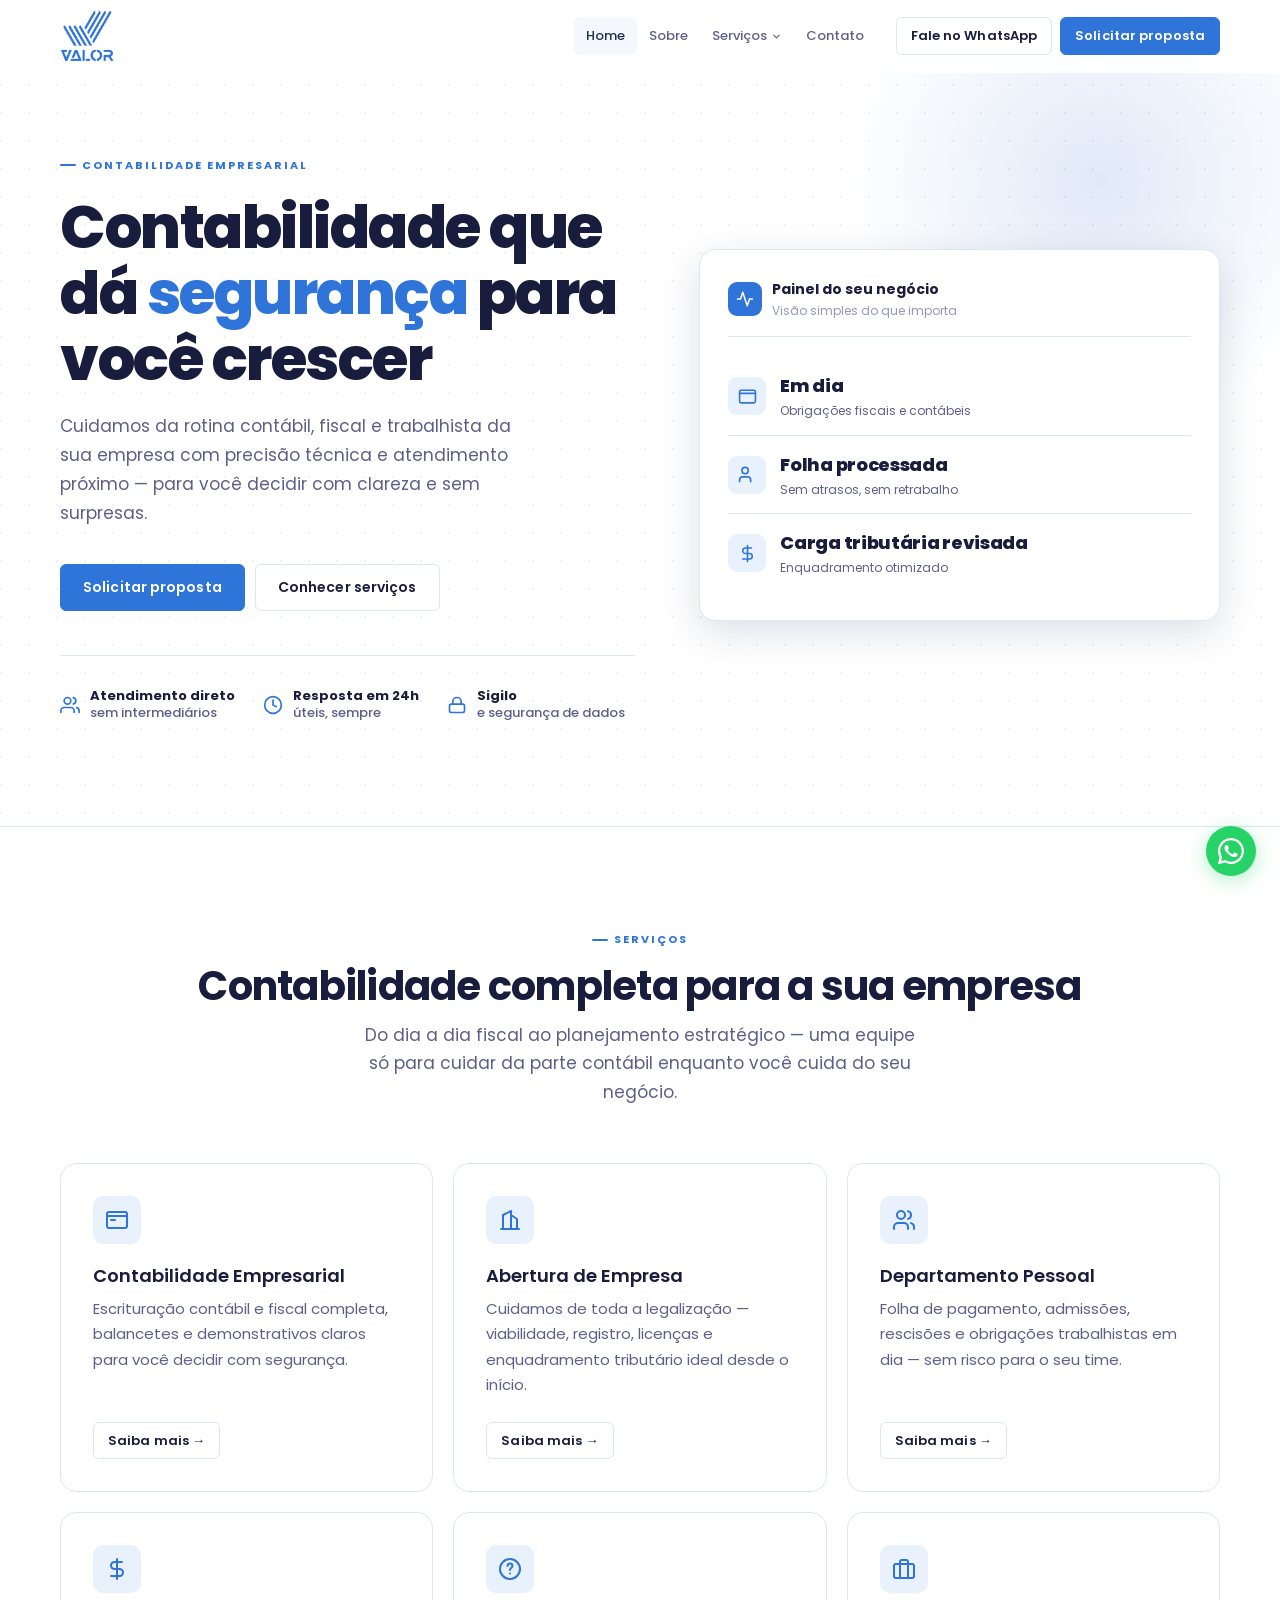
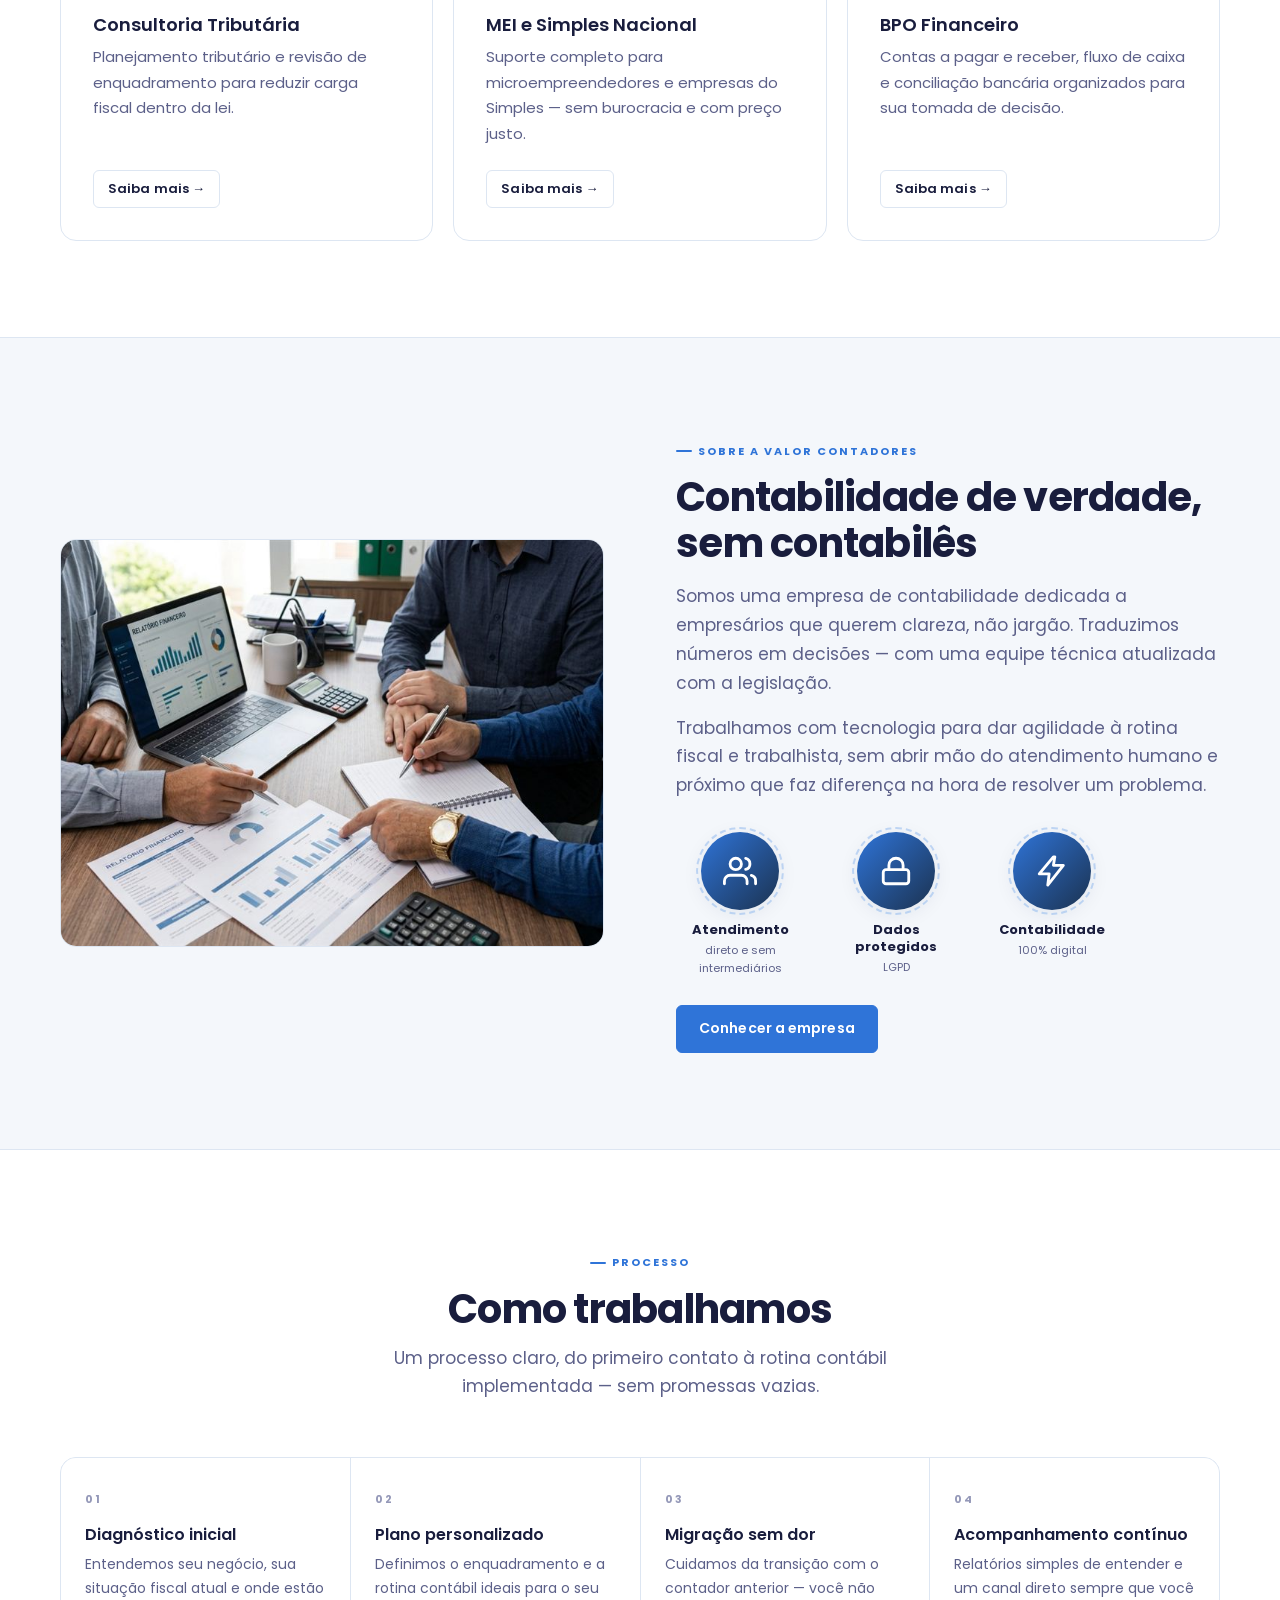
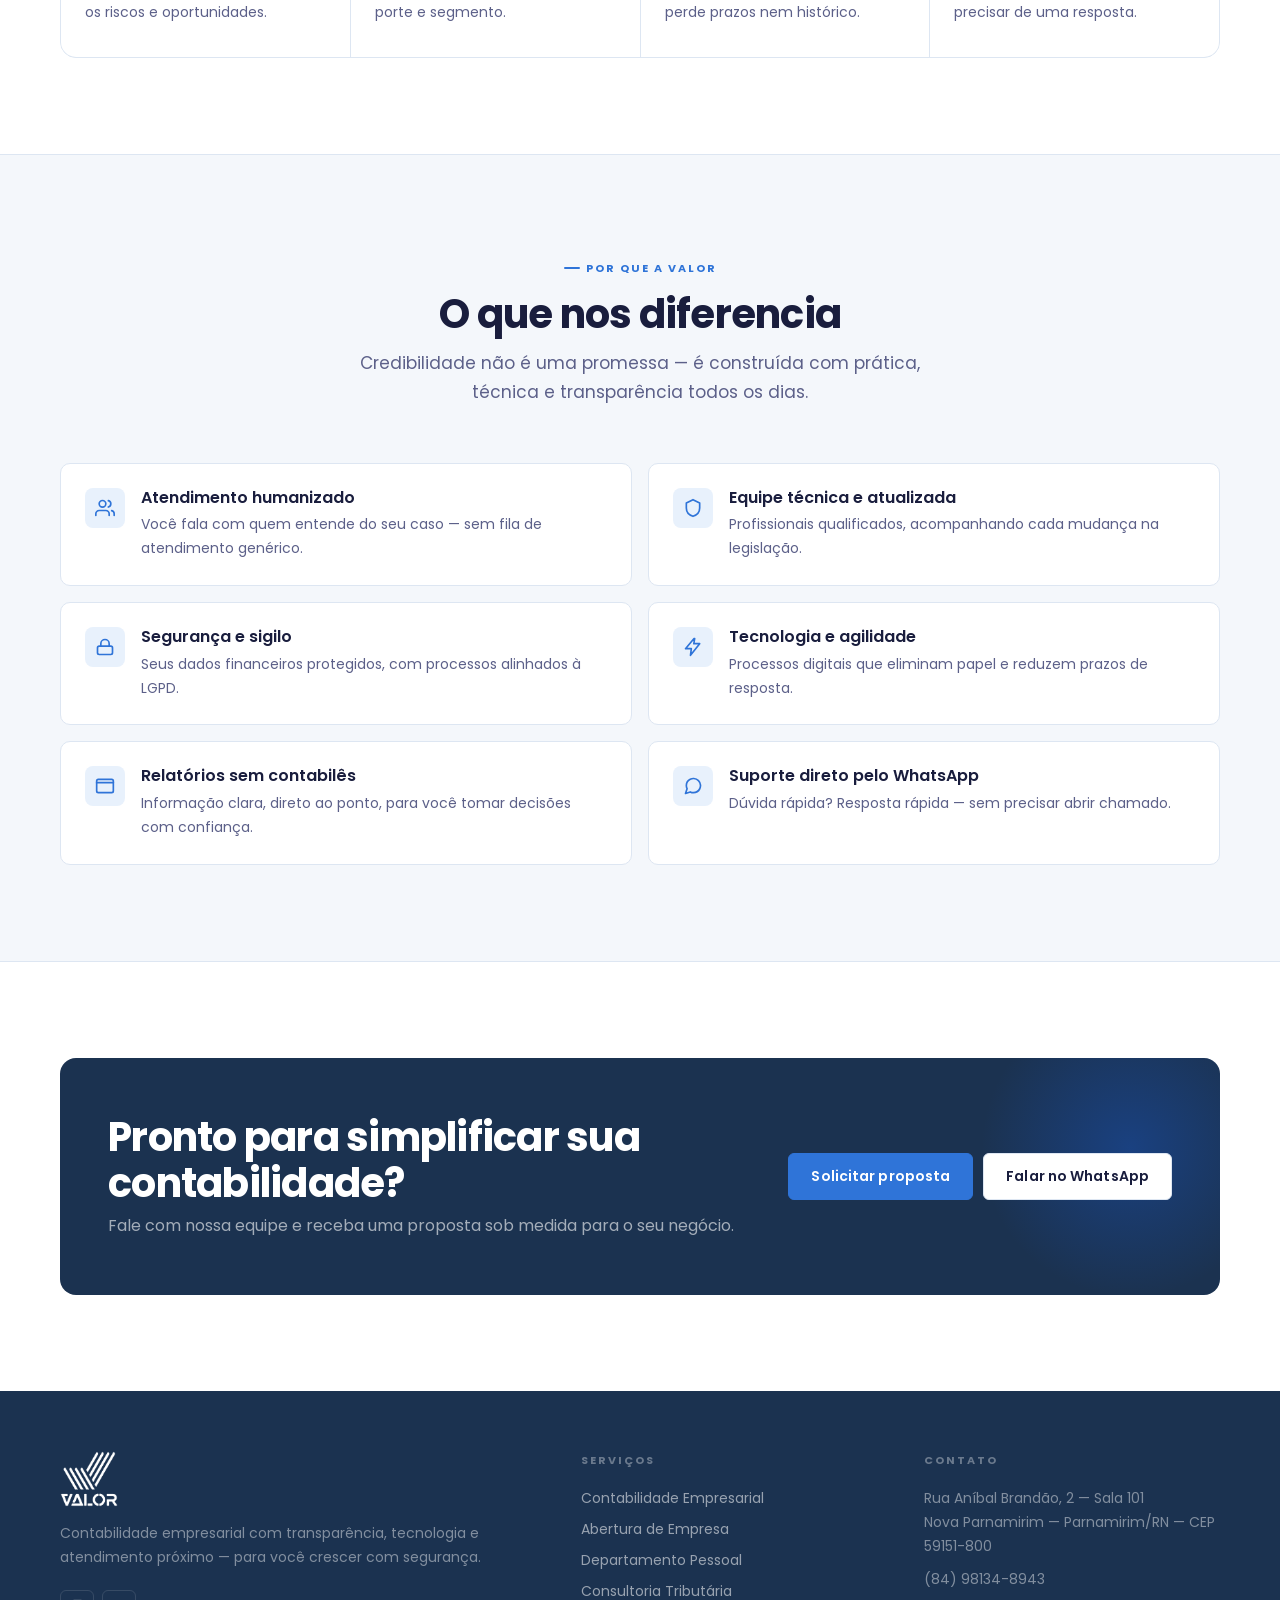
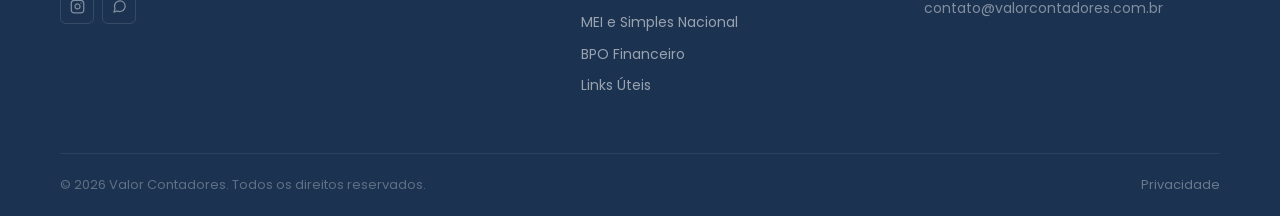
==== commit 8c157718: "Trocar logo do header para versão azul" ====
--- a/index.html
+++ b/index.html
@@ -25,7 +25,7 @@
   <div class="container">
     <nav class="nav">
       <a href="index.html" class="nav__logo">
-        <img src="imagens/logo-valor-contadores-header.png" alt="Valor Contadores" />
+        <img src="imagens/logo-valor-contadores-header-azul.png" alt="Valor Contadores" />
       </a>
 
       <ul class="nav__menu">
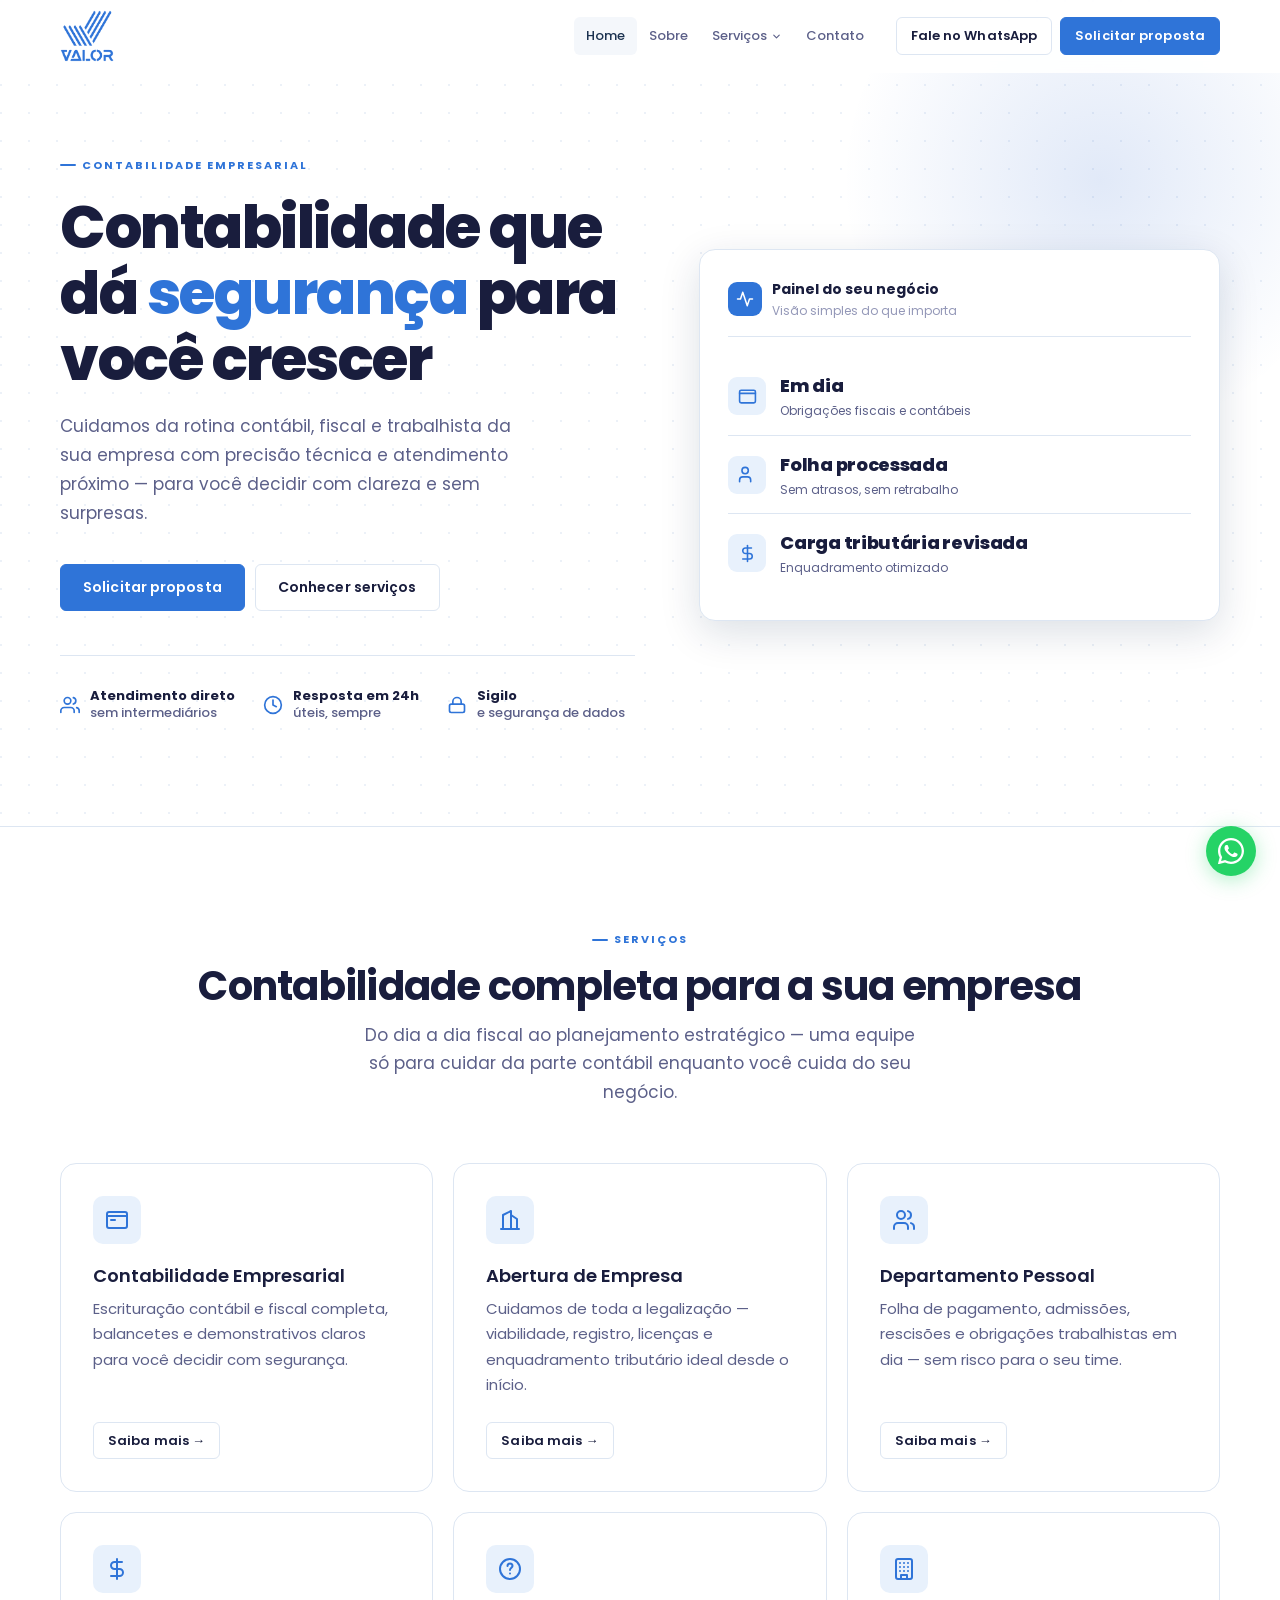
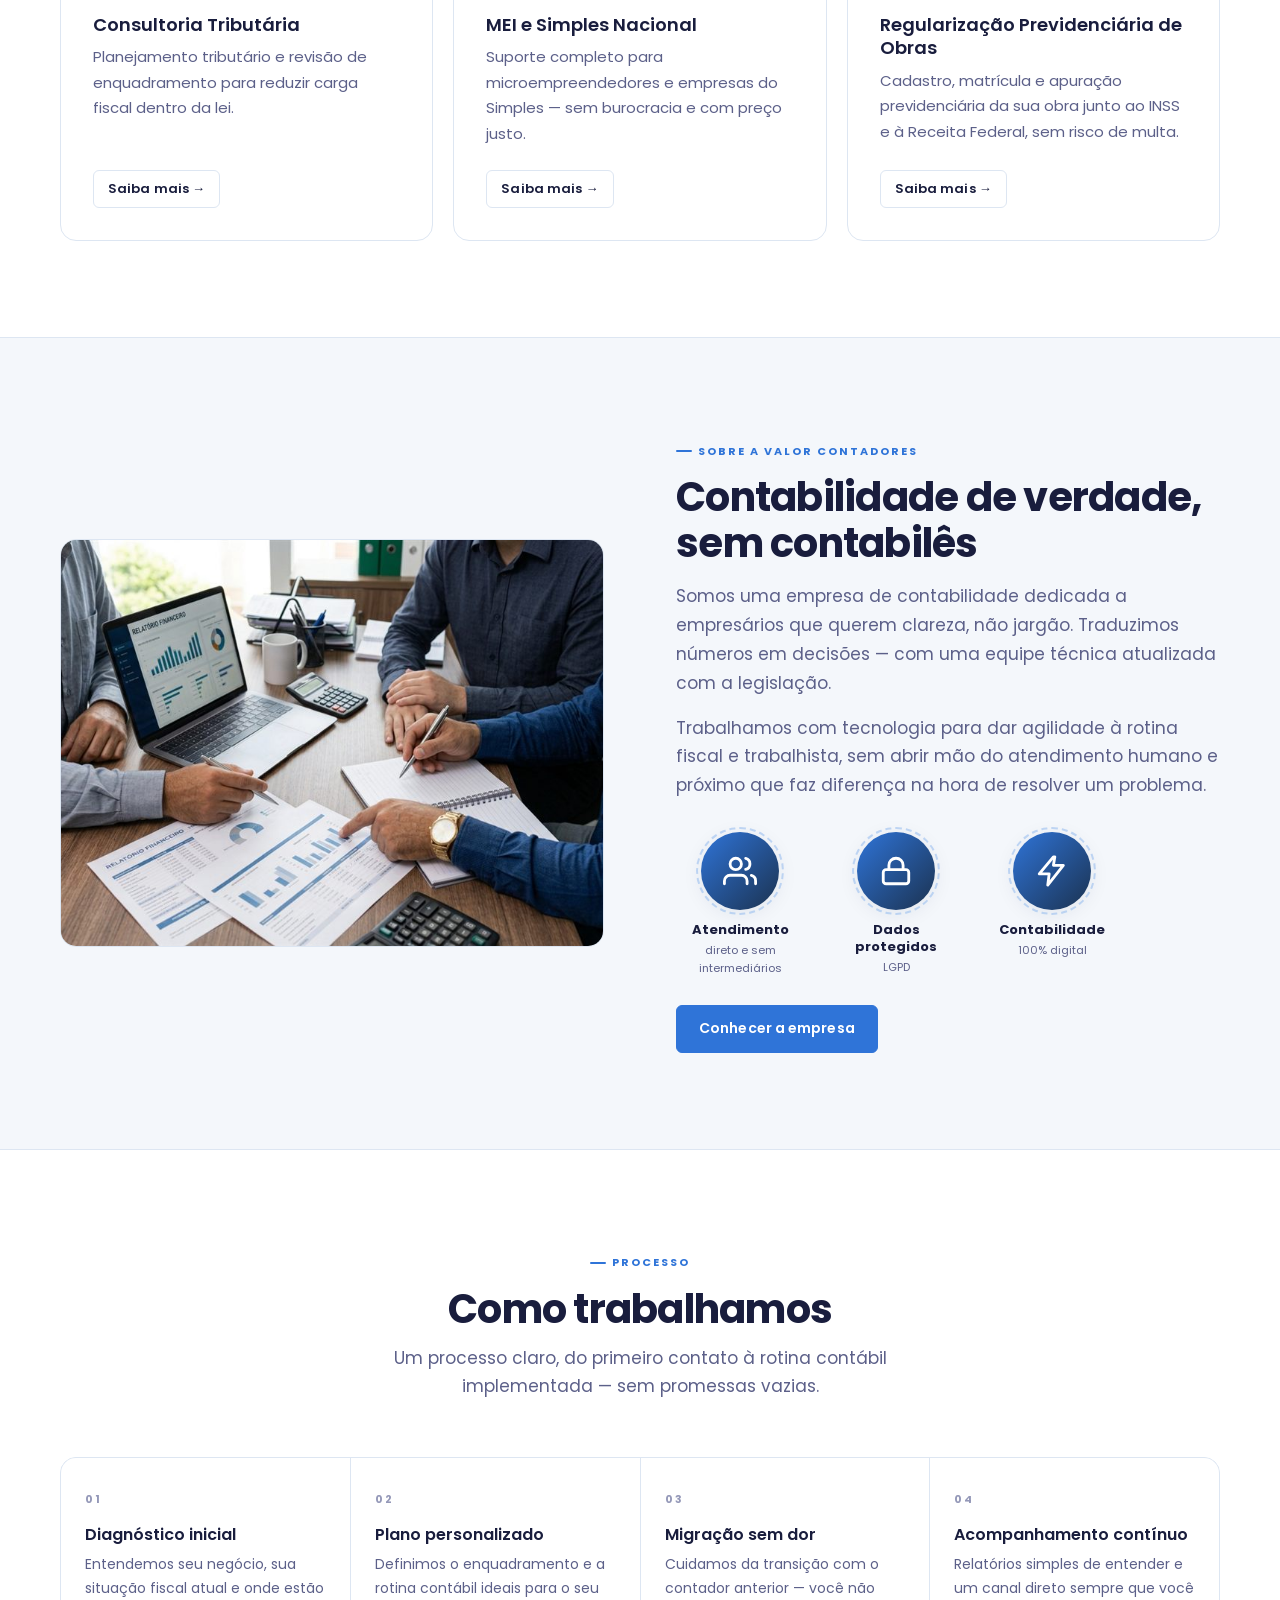
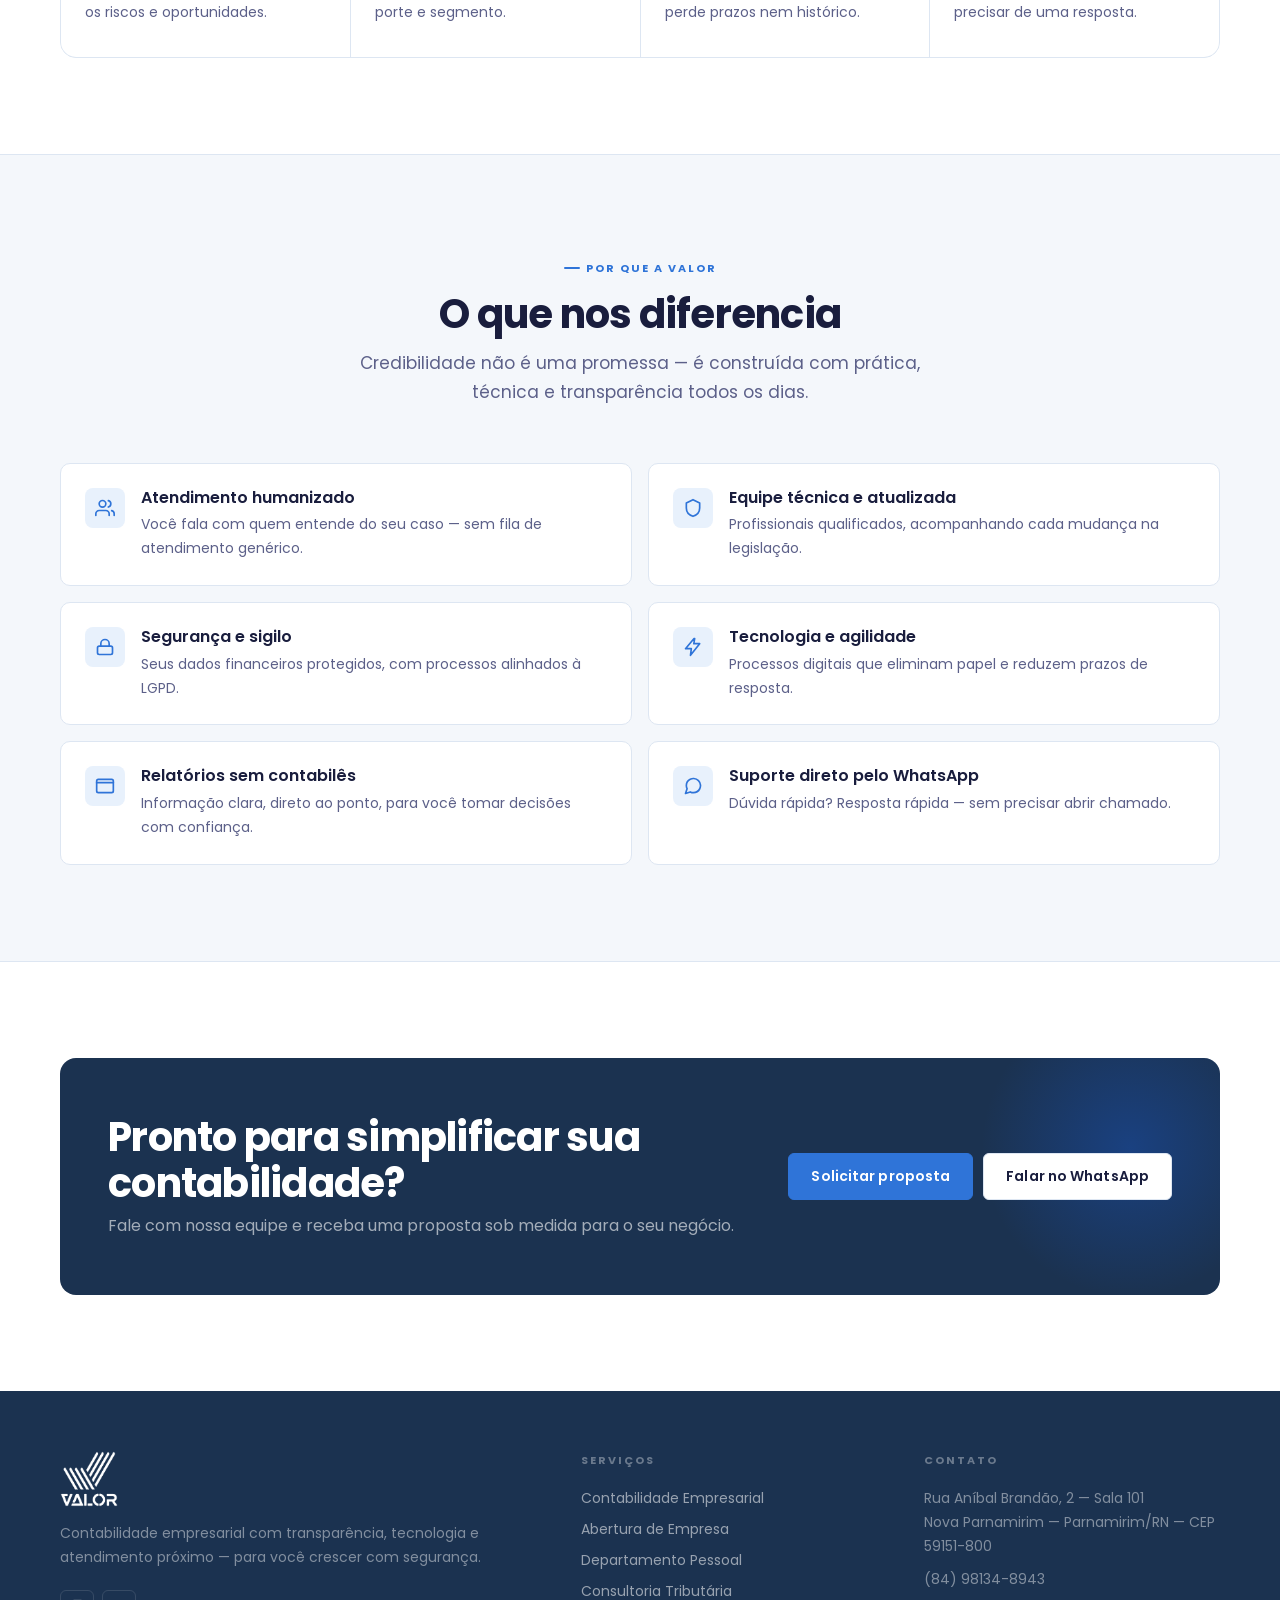
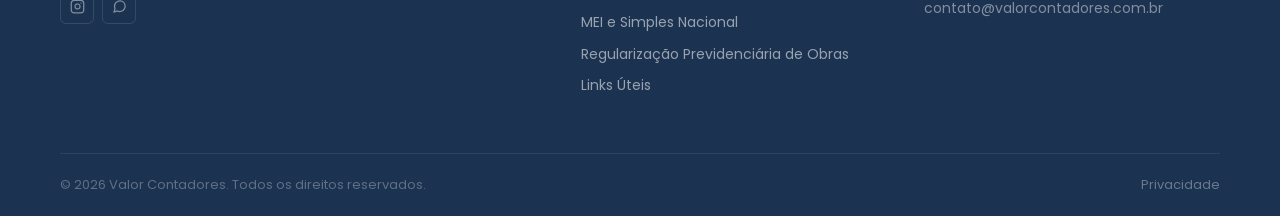
==== commit d6729fef: "Substituir BPO Financeiro por Regularização Previdenciária de Obras" ====
--- a/index.html
+++ b/index.html
@@ -4,7 +4,7 @@
   <meta charset="utf-8" />
   <link rel="icon" type="image/png" href="favicon.png" />
   <meta name="viewport" content="width=device-width, initial-scale=1" />
-  <meta name="description" content="Valor Contadores — contabilidade empresarial com transparência, tecnologia e atendimento próximo. Abertura de empresa, departamento pessoal, consultoria tributária e BPO financeiro." />
+  <meta name="description" content="Valor Contadores — contabilidade empresarial com transparência, tecnologia e atendimento próximo. Abertura de empresa, departamento pessoal, consultoria tributária e regularização previdenciária de obras." />
   <meta property="og:title" content="Valor Contadores — Contabilidade com credibilidade e proximidade" />
   <meta property="og:description" content="Contabilidade empresarial, abertura de empresa, departamento pessoal e consultoria tributária. Fale com quem entende do seu negócio." />
   <meta property="og:image" content="imagens/logo-valor-contadores-preto.png" />
@@ -57,9 +57,9 @@
               <svg xmlns="http://www.w3.org/2000/svg" viewBox="0 0 24 24" fill="none" stroke="currentColor" stroke-width="2" stroke-linecap="round" stroke-linejoin="round"><circle cx="12" cy="12" r="10"/><path d="M9.5 9a2.5 2.5 0 0 1 5 0c0 1.5-2.5 2-2.5 4"/><path d="M12 16.5v.01"/></svg>
               MEI e Simples Nacional
             </a>
-            <a href="servicos.html#bpo-financeiro">
-              <svg xmlns="http://www.w3.org/2000/svg" viewBox="0 0 24 24" fill="none" stroke="currentColor" stroke-width="2" stroke-linecap="round" stroke-linejoin="round"><rect x="2" y="7" width="20" height="14" rx="2"/><path d="M16 21V5a2 2 0 0 0-2-2h-4a2 2 0 0 0-2 2v16"/></svg>
-              BPO Financeiro
+            <a href="servicos.html#regularizacao-de-obras">
+              <svg xmlns="http://www.w3.org/2000/svg" viewBox="0 0 24 24" fill="none" stroke="currentColor" stroke-width="2" stroke-linecap="round" stroke-linejoin="round"><rect x="4" y="2" width="16" height="20" rx="2"/><path d="M9 22v-4h6v4"/><path d="M8 6h.01"/><path d="M12 6h.01"/><path d="M16 6h.01"/><path d="M8 10h.01"/><path d="M12 10h.01"/><path d="M16 10h.01"/><path d="M8 14h.01"/><path d="M12 14h.01"/><path d="M16 14h.01"/></svg>
+              Regularização Previdenciária de Obras
             </a>
           </div>
         </li>
@@ -87,7 +87,7 @@
       <a href="servicos.html#departamento-pessoal">Departamento Pessoal</a>
       <a href="servicos.html#consultoria-tributaria">Consultoria Tributária</a>
       <a href="servicos.html#mei-e-simples">MEI e Simples Nacional</a>
-      <a href="servicos.html#bpo-financeiro">BPO Financeiro</a>
+      <a href="servicos.html#regularizacao-de-obras">Regularização Previdenciária de Obras</a>
     </div>
     <a href="contato.html">Contato</a>
     <a href="contato.html" class="mobile-cta">Solicitar proposta</a>
@@ -231,11 +231,11 @@
 
       <div class="service-card reveal">
         <div class="service-card__icon">
-          <svg xmlns="http://www.w3.org/2000/svg" viewBox="0 0 24 24" fill="none" stroke="currentColor" stroke-width="2" stroke-linecap="round" stroke-linejoin="round"><rect x="2" y="7" width="20" height="14" rx="2"/><path d="M16 21V5a2 2 0 0 0-2-2h-4a2 2 0 0 0-2 2v16"/></svg>
-        </div>
-        <h3>BPO Financeiro</h3>
-        <p>Contas a pagar e receber, fluxo de caixa e conciliação bancária organizados para sua tomada de decisão.</p>
-        <a href="servicos.html#bpo-financeiro" class="btn btn--secondary btn--sm">Saiba mais →</a>
+          <svg xmlns="http://www.w3.org/2000/svg" viewBox="0 0 24 24" fill="none" stroke="currentColor" stroke-width="2" stroke-linecap="round" stroke-linejoin="round"><rect x="4" y="2" width="16" height="20" rx="2"/><path d="M9 22v-4h6v4"/><path d="M8 6h.01"/><path d="M12 6h.01"/><path d="M16 6h.01"/><path d="M8 10h.01"/><path d="M12 10h.01"/><path d="M16 10h.01"/><path d="M8 14h.01"/><path d="M12 14h.01"/><path d="M16 14h.01"/></svg>
+        </div>
+        <h3>Regularização Previdenciária de Obras</h3>
+        <p>Cadastro, matrícula e apuração previdenciária da sua obra junto ao INSS e à Receita Federal, sem risco de multa.</p>
+        <a href="servicos.html#regularizacao-de-obras" class="btn btn--secondary btn--sm">Saiba mais →</a>
       </div>
     </div>
   </div>
@@ -437,7 +437,7 @@
           <li><a href="servicos.html#departamento-pessoal">Departamento Pessoal</a></li>
           <li><a href="servicos.html#consultoria-tributaria">Consultoria Tributária</a></li>
           <li><a href="servicos.html#mei-e-simples">MEI e Simples Nacional</a></li>
-          <li><a href="servicos.html#bpo-financeiro">BPO Financeiro</a></li>
+          <li><a href="servicos.html#regularizacao-de-obras">Regularização Previdenciária de Obras</a></li>
           <li><a href="servicos.html#links-uteis">Links Úteis</a></li>
         </ul>
       </div>
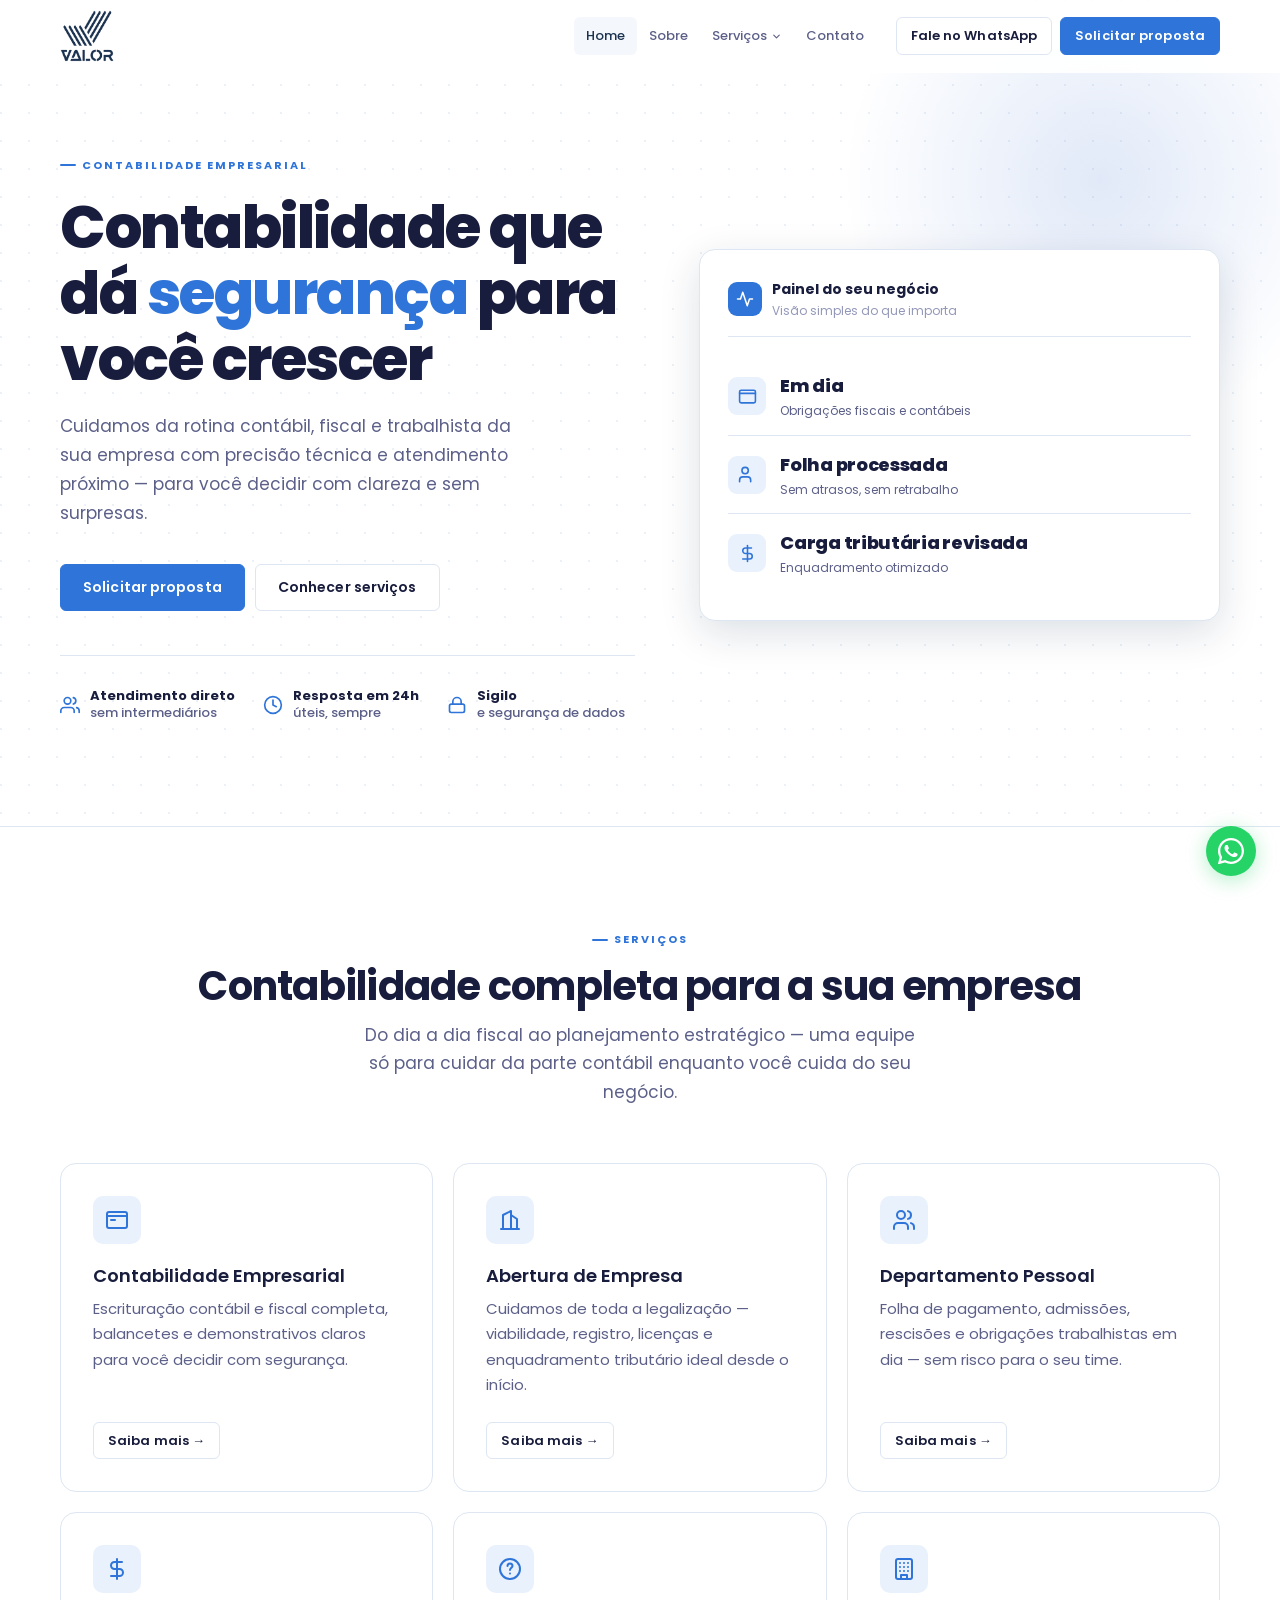
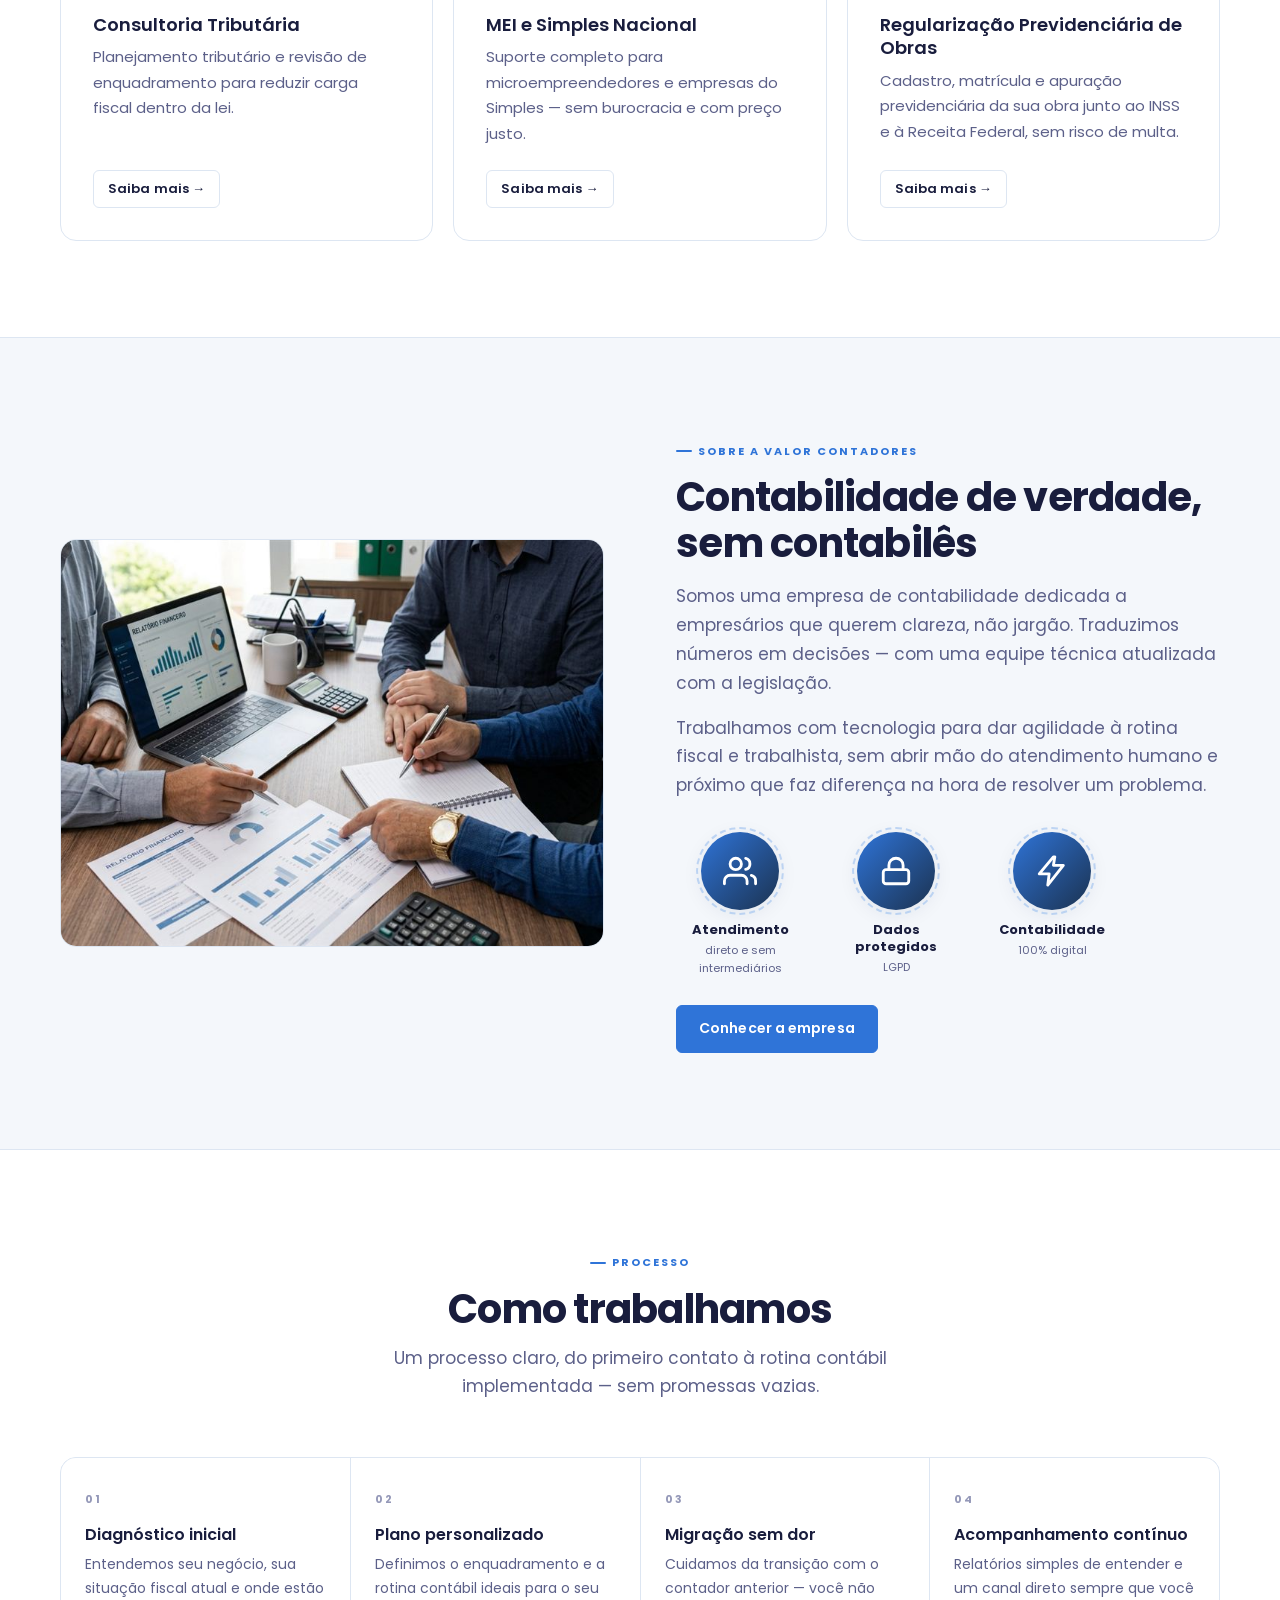
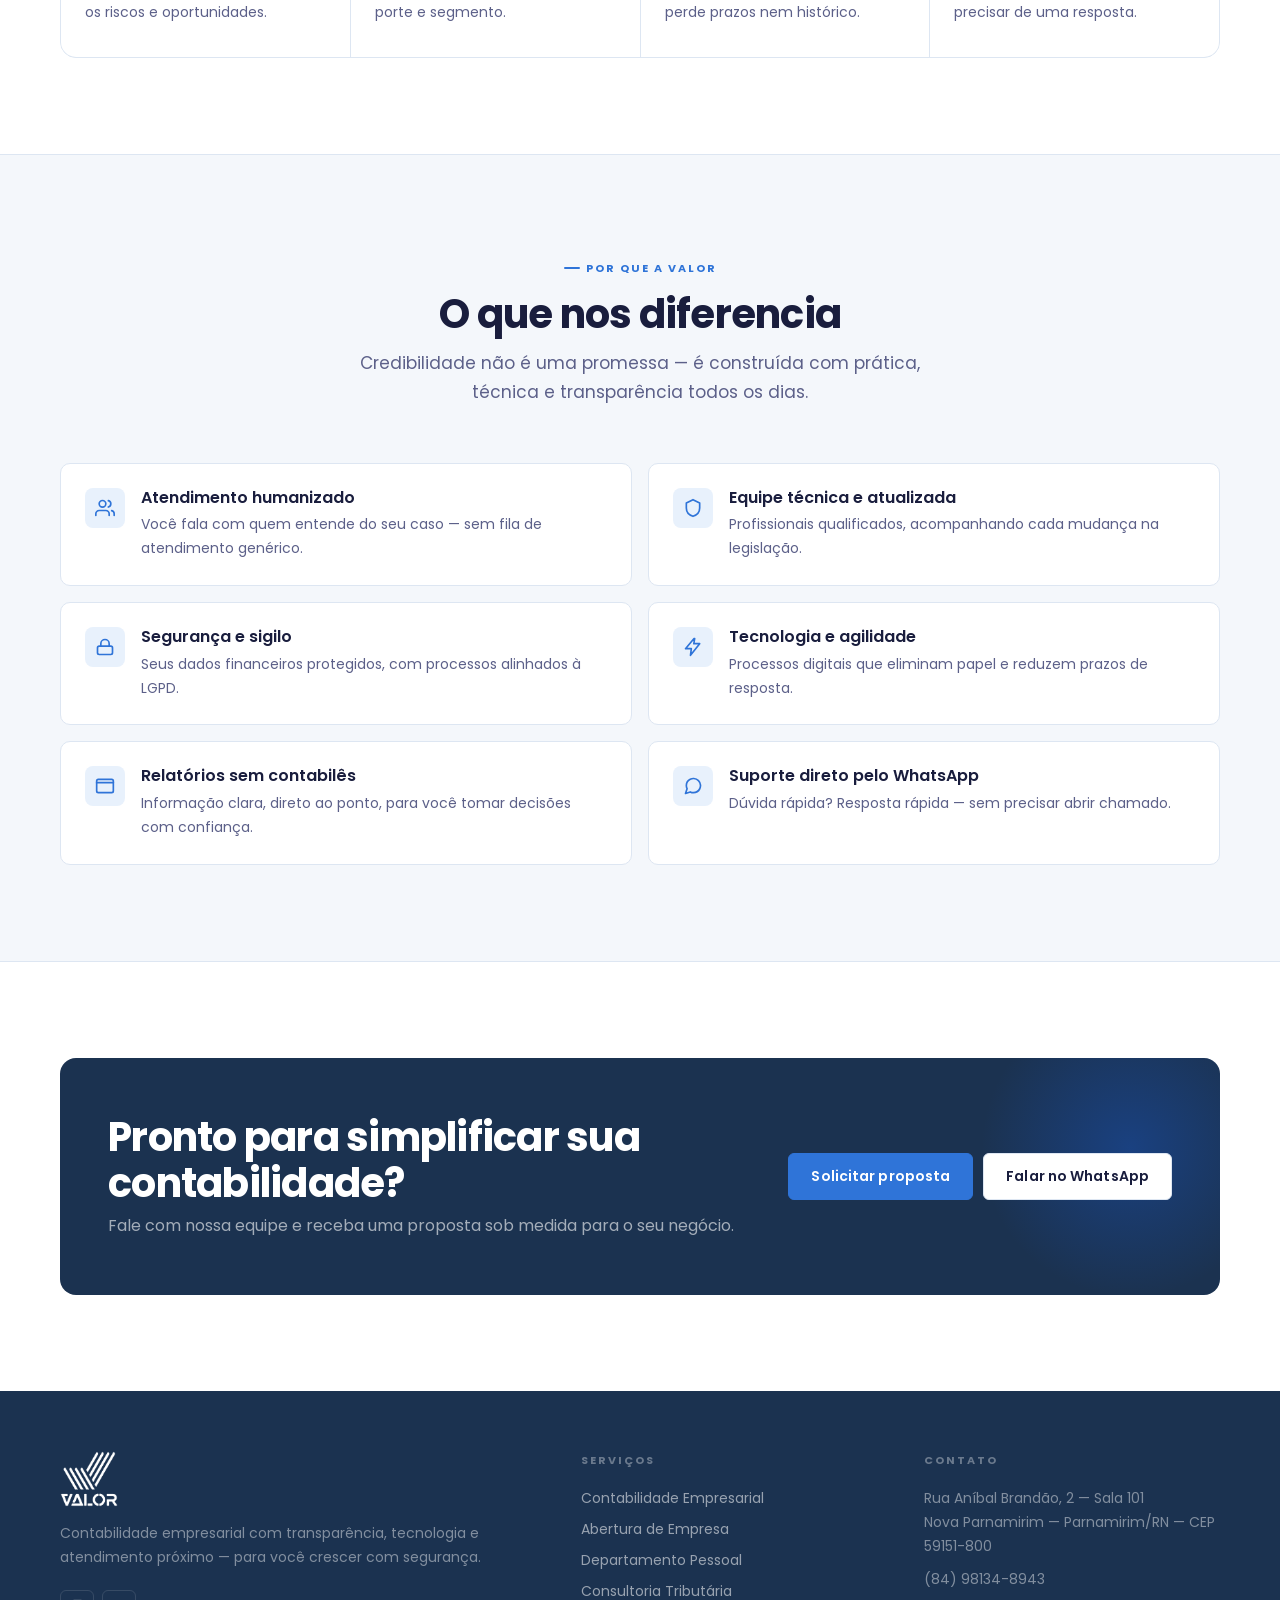
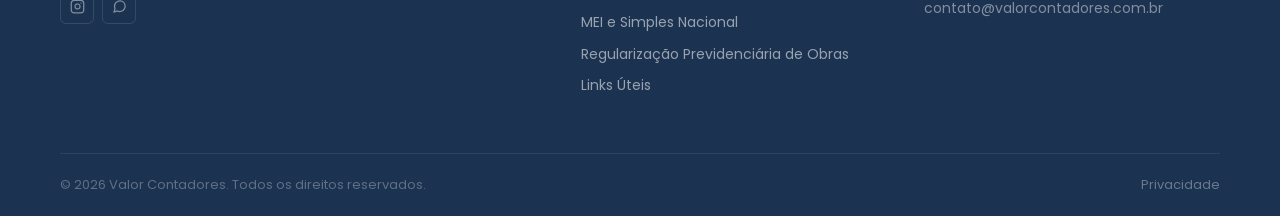
==== commit 8520f506: "Logo do header em azul marinho (mesmo navy do rodape)" ====
--- a/index.html
+++ b/index.html
@@ -25,7 +25,7 @@
   <div class="container">
     <nav class="nav">
       <a href="index.html" class="nav__logo">
-        <img src="imagens/logo-valor-contadores-header-azul.png" alt="Valor Contadores" />
+        <img src="imagens/logo-valor-contadores-header-navy.png" alt="Valor Contadores" />
       </a>
 
       <ul class="nav__menu">
